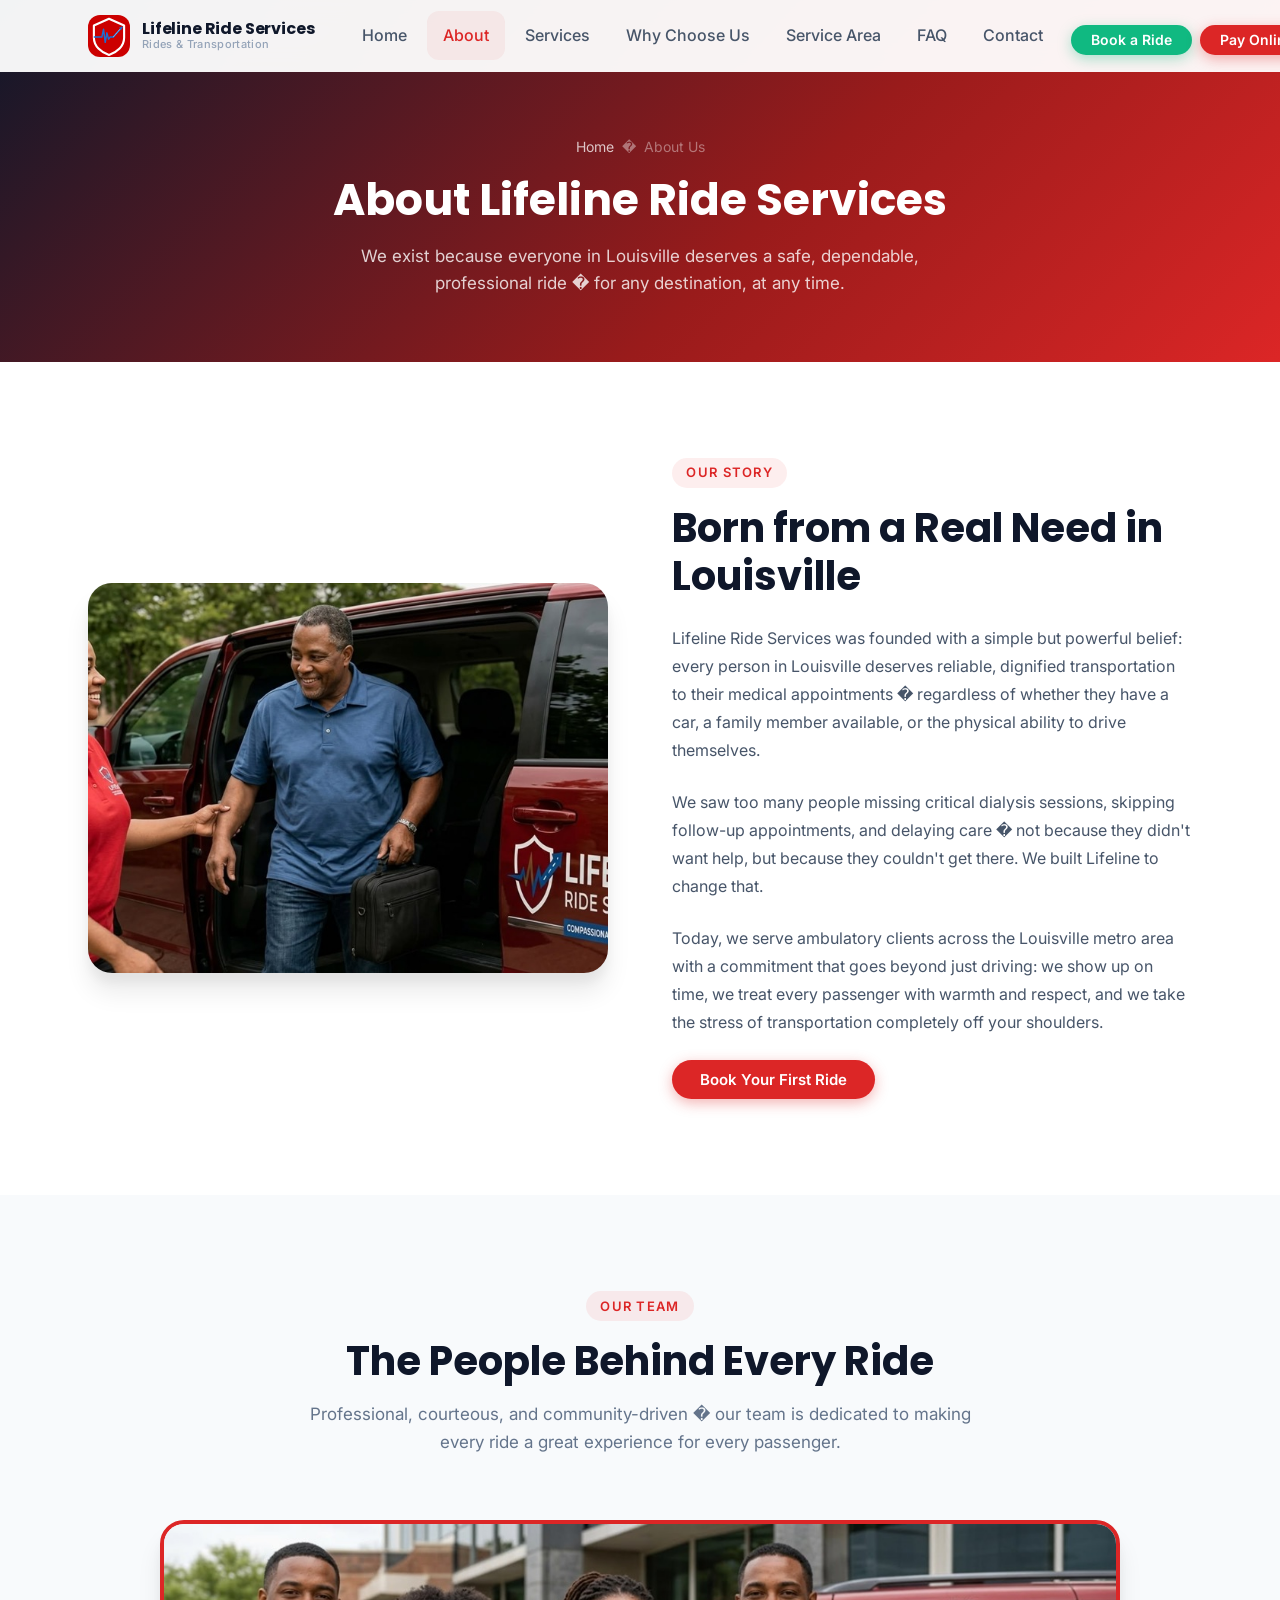
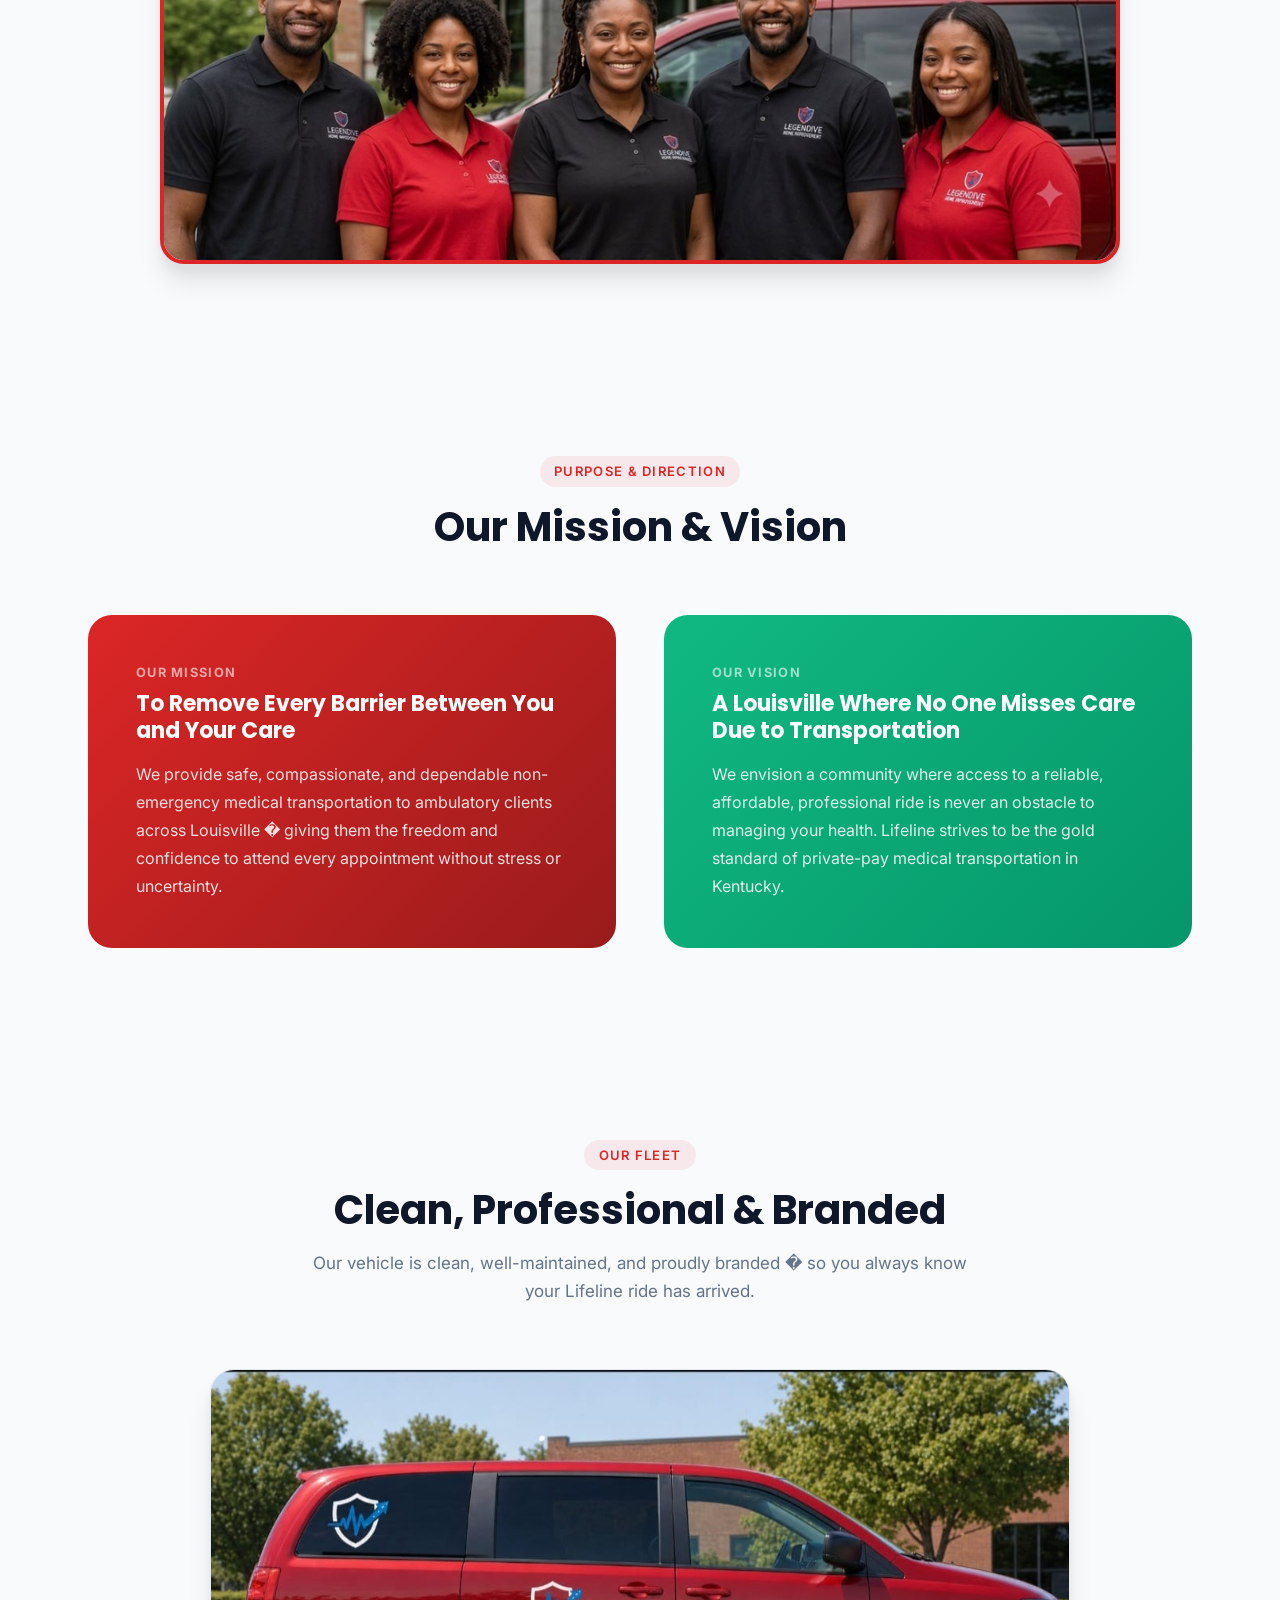
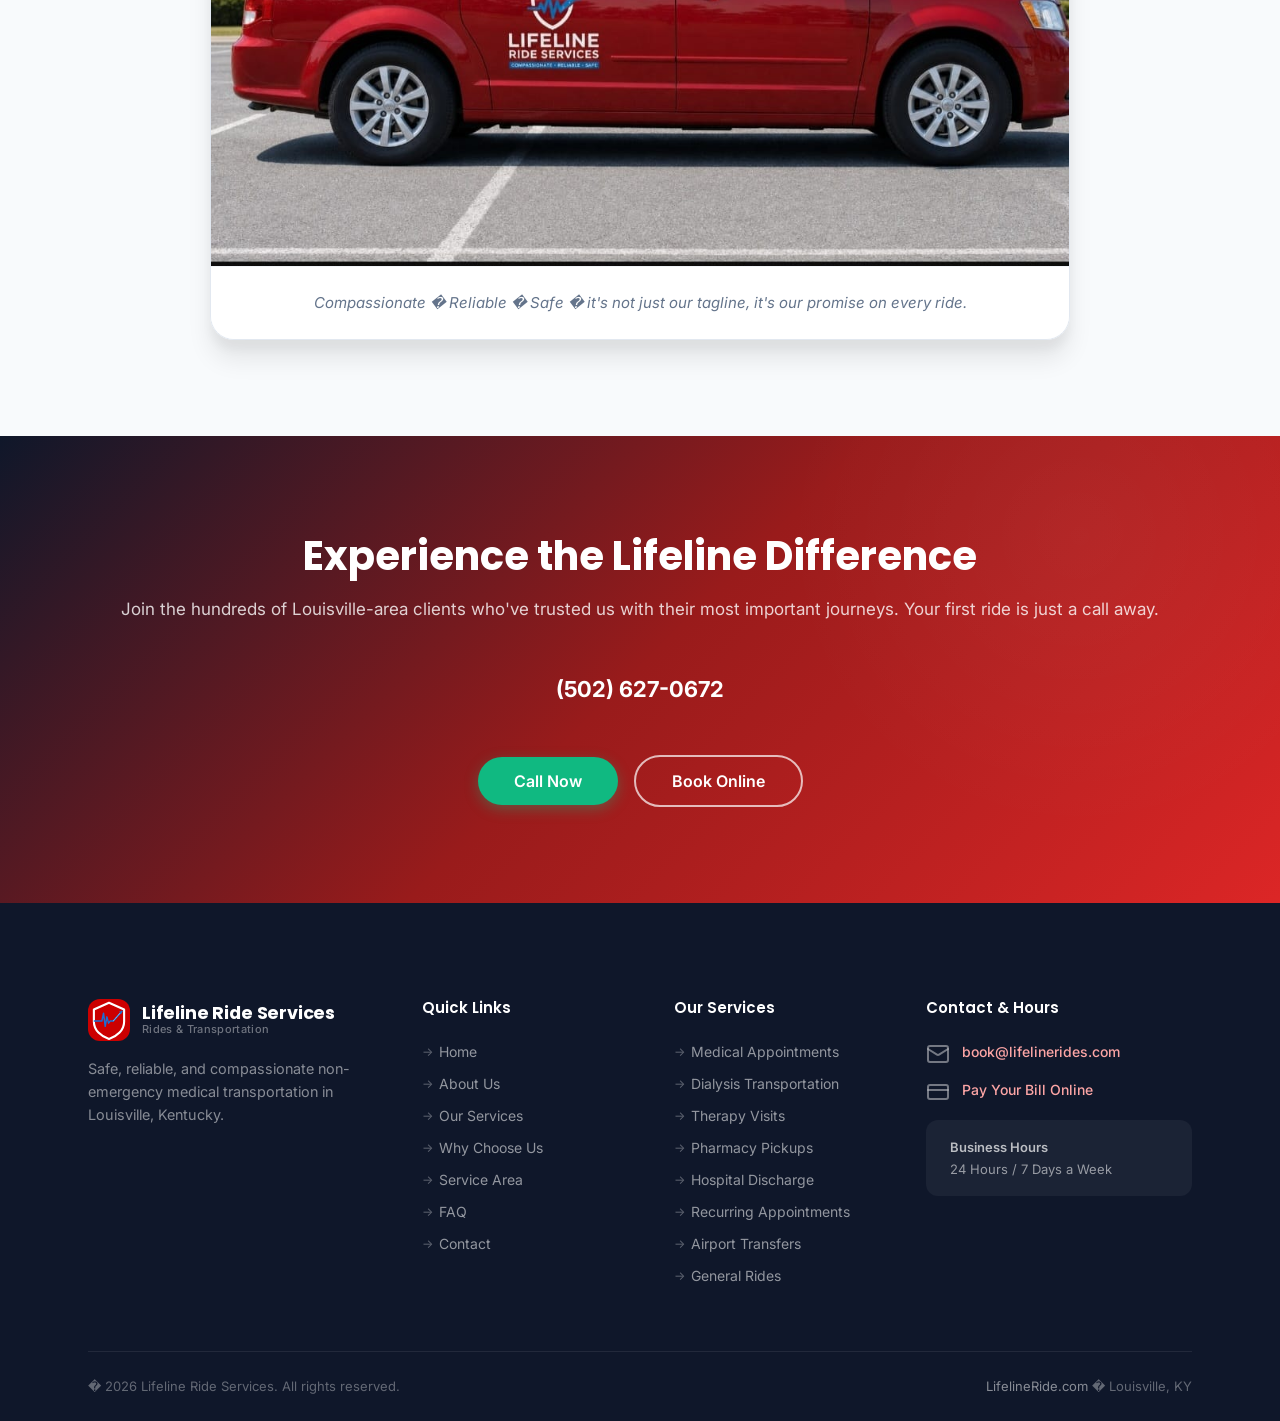
==== about.html @ 2a0317ef "Initial commit - Lifeline Ride Services website" ====
<!DOCTYPE html>
<html lang="en">

<head>
    <meta charset="UTF-8" />
    <meta name="viewport" content="width=device-width, initial-scale=1.0" />
    <title>About Us | Lifeline Ride Services � Louisville, KY</title>
    <meta name="description"
        content="Learn about Lifeline Ride Services � our story, mission, values, and the caring team behind Louisville's trusted non-emergency medical transportation provider." />
    <meta name="robots" content="index, follow" />
    <link rel="canonical" href="https://www.lifelineride.com/about.html" />
    <meta property="og:title" content="About Lifeline Ride Services | Louisville, KY" />
    <meta property="og:description"
        content="Compassionate, reliable NEMT in Louisville. Learn about our story and values." />
    <meta property="og:url" content="https://www.lifelineride.com/about.html" />
    <link rel="icon" type="image/svg+xml" href="logo.svg" />
    <link rel="preconnect" href="https://fonts.googleapis.com" />
    <link rel="preconnect" href="https://fonts.gstatic.com" crossorigin />
    <link
        href="https://fonts.googleapis.com/css2?family=Inter:wght@400;500;600;700&family=Poppins:wght@600;700;800&display=swap"
        rel="stylesheet" />
    <link rel="stylesheet" href="css/style.css" />
    <link rel="stylesheet" href="css/responsive.css" />
</head>

<body>

    <!-- NAVIGATION -->
    <header id="navbar" class="navbar" role="banner">
        <div class="container">
            <a href="index.html" class="nav-logo" aria-label="Lifeline Ride Services � Home">
                <div class="nav-logo-mark" aria-hidden="true"><img src="logo.svg"
                        alt="Lifeline Ride Services shield logo" width="42" height="42" /></div>
                <div class="nav-logo-text">
                    <span class="nav-logo-name">Lifeline Ride Services</span>
                    <span class="nav-logo-tag">Rides &amp; Transportation</span>
                </div>
            </a>
            <button class="nav-toggle" id="navToggle" aria-controls="navMenu" aria-expanded="false"
                aria-label="Toggle navigation menu">
                <span></span><span></span><span></span>
            </button>
            <nav id="navMenu" class="nav-menu" role="navigation" aria-label="Main navigation">
                <a href="index.html" class="nav-link">Home</a>
                <a href="about.html" class="nav-link active" aria-current="page">About</a>
                <a href="services.html" class="nav-link">Services</a>
                <a href="why-choose-us.html" class="nav-link">Why Choose Us</a>
                <a href="service-area.html" class="nav-link">Service Area</a>
                <a href="faq.html" class="nav-link">FAQ</a>
                <a href="contact.html" class="nav-link">Contact</a>
                <div class="nav-cta"><a href="contact.html" class="btn btn-green btn-sm">Book a Ride</a><a href="https://pay.lifelinerides.com" class="btn btn-primary btn-sm" target="_blank" rel="noopener">Pay Online</a></div>
            </nav>
        </div>
    </header>

    <!-- PAGE HERO -->
    <section class="page-hero" aria-label="About page header">
        <div class="container">
            <nav class="breadcrumb" aria-label="Breadcrumb">
                <a href="index.html">Home</a>
                <span aria-hidden="true">�</span>
                <span aria-current="page">About Us</span>
            </nav>
            <h1>About Lifeline Ride Services</h1>
            <p>We exist because everyone in Louisville deserves a safe, dependable, professional ride � for any
                destination, at any time.</p>
        </div>
    </section>

    <main id="main-content">

        <!-- OUR STORY -->
        <section class="section" aria-labelledby="story-heading">
            <div class="container">
                <div class="split-section">
                    <div class="split-image fade-in">
                        <img src="our-story.jpg"
                            alt="Lifeline Ride Services representing the Louisville community we proudly serve with compassionate transportation"
                            loading="lazy" />
                    </div>
                    <div class="split-content fade-up">
                        <span class="eyebrow">Our Story</span>
                        <h2 id="story-heading">Born from a Real Need in Louisville</h2>
                        <p>
                            Lifeline Ride Services was founded with a simple but powerful belief: every person in
                            Louisville deserves reliable, dignified transportation to their medical appointments �
                            regardless of whether they have a car, a family member available, or the physical ability to
                            drive themselves.
                        </p>
                        <p>
                            We saw too many people missing critical dialysis sessions, skipping follow-up appointments,
                            and delaying care � not because they didn't want help, but because they couldn't get there.
                            We built Lifeline to change that.
                        </p>
                        <p>
                            Today, we serve ambulatory clients across the Louisville metro area with a commitment that
                            goes beyond just driving: we show up on time, we treat every passenger with warmth and
                            respect, and we take the stress of transportation completely off your shoulders.
                        </p>
                        <a href="contact.html" class="btn btn-primary">Book Your First Ride</a>
                    </div>
                </div>
            </div>
        </section>

        <!-- MISSION & VISION -->

        <!-- OUR TEAM PHOTO -->
        <section class="section bg-gray" aria-labelledby="team-photo-heading">
            <div class="container">
                <div class="section-header fade-up">
                    <span class="eyebrow">Our Team</span>
                    <h2 id="team-photo-heading">The People Behind Every Ride</h2>
                    <p>Professional, courteous, and community-driven � our team is dedicated to making every ride a
                        great experience for every passenger.</p>
                </div>
                <div class="team-photo-wrap fade-up">
                    <img src="team-new.jpg"
                        alt="Lifeline Ride Services professional team � Black men and women in company uniforms standing in front of the Lifeline van, ready to serve Louisville"
                        loading="lazy" />
                </div>
            </div>
        </section>
        <section class="section bg-gray" aria-labelledby="mission-heading">
            <div class="container">
                <div class="section-header fade-up">
                    <span class="eyebrow">Purpose &amp; Direction</span>
                    <h2 id="mission-heading">Our Mission &amp; Vision</h2>
                </div>
                <div class="mission-vision-grid fade-up">
                    <div class="mission-card blue">
                        <div class="mission-label">Our Mission</div>
                        <h3>To Remove Every Barrier Between You and Your Care</h3>
                        <p>We provide safe, compassionate, and dependable non-emergency medical transportation to
                            ambulatory clients across Louisville � giving them the freedom and confidence to attend
                            every appointment without stress or uncertainty.</p>
                    </div>
                    <div class="mission-card green">
                        <div class="mission-label">Our Vision</div>
                        <h3>A Louisville Where No One Misses Care Due to Transportation</h3>
                        <p>We envision a community where access to a reliable, affordable, professional ride is never an
                            obstacle to managing your health. Lifeline strives to be the gold standard of private-pay
                            medical transportation in Kentucky.</p>
                    </div>
                </div>
            </div>
        </section>

        <!-- CTA -->
        <!-- OUR VEHICLE -->
        <section class="section bg-gray" aria-labelledby="vehicle-heading">
            <div class="container">
                <div class="section-header fade-up">
                    <span class="eyebrow">Our Fleet</span>
                    <h2 id="vehicle-heading">Clean, Professional &amp; Branded</h2>
                    <p>Our vehicle is clean, well-maintained, and proudly branded � so you always know your Lifeline
                        ride has arrived.</p>
                </div>
                <div class="van-showcase fade-up">
                    <img src="van.jpg"
                        alt="Lifeline Ride Services branded red minivan with company logo, parked and ready for service in Louisville, KY"
                        loading="lazy" />
                    <p class="van-caption">Compassionate � Reliable � Safe � it's not just our tagline, it's our promise
                        on every ride.</p>
                </div>
            </div>
        </section>

        <section class="cta-section" aria-labelledby="about-cta-heading">
            <div class="container">
                <div class="fade-up">
                    <h2 id="about-cta-heading">Experience the Lifeline Difference</h2>
                    <p>Join the hundreds of Louisville-area clients who've trusted us with their most important
                        journeys. Your first ride is just a call away.</p>
                    <a href="tel:+15026270672" class="cta-phone" aria-label="Call (502) 627-0672">(502) 627-0672</a>
                    <div class="cta-actions">
                        <a href="tel:+15026270672" class="btn btn-green btn-lg">Call Now</a>
                        <a href="contact.html" class="btn btn-outline btn-lg">Book Online</a>
                    </div>
                </div>
            </div>
        </section>

    </main>

    <!-- FOOTER -->
    <footer class="footer" role="contentinfo">
        <div class="container">
            <div class="footer-grid">
                <div class="footer-brand">
                    <a href="index.html" class="nav-logo" aria-label="Lifeline Ride Services">
                        <div class="nav-logo-mark" aria-hidden="true"><img src="logo.svg"
                                alt="Lifeline Ride Services shield logo" width="42" height="42" /></div>
                        <div class="nav-logo-text">
                            <span class="nav-logo-name">Lifeline Ride Services</span>
                            <span class="nav-logo-tag">Rides &amp; Transportation</span>
                        </div>
                    </a>
                    <p class="footer-tagline">Safe, reliable, and compassionate non-emergency medical transportation in
                        Louisville, Kentucky.</p>
                </div>
                <div class="footer-col">
                    <h4>Quick Links</h4>
                    <nav class="footer-links" aria-label="Footer navigation">
                        <a href="index.html">Home</a>
                        <a href="about.html">About Us</a>
                        <a href="services.html">Our Services</a>
                        <a href="why-choose-us.html">Why Choose Us</a>
                        <a href="service-area.html">Service Area</a>
                        <a href="faq.html">FAQ</a>
                        <a href="contact.html">Contact</a>
                    </nav>
                </div>
                <div class="footer-col">
                    <h4>Our Services</h4>
                    <nav class="footer-links" aria-label="Services navigation">
                        <a href="services.html#medical">Medical Appointments</a>
                        <a href="services.html#dialysis">Dialysis Transportation</a>
                        <a href="services.html#therapy">Therapy Visits</a>
                        <a href="services.html#pharmacy">Pharmacy Pickups</a>
                        <a href="services.html#discharge">Hospital Discharge</a>
                        <a href="services.html#recurring">Recurring Appointments</a>
                        <a href="services.html#airport">Airport Transfers</a>
                        <a href="services.html#general">General Rides</a>
                    </nav>
                </div>
                <div class="footer-col">
                    <h4>Contact &amp; Hours</h4>
                    <div class="footer-contact-item"><span class="footer-contact-icon" aria-hidden="true"><svg xmlns="http://www.w3.org/2000/svg" width="24" height="24" viewBox="0 0 24 24" fill="none" stroke="currentColor" stroke-width="2" stroke-linecap="round" stroke-linejoin="round"><rect width="20" height="16" x="2" y="4" rx="2" /><path d="m22 7-8.97 5.7a1.94 1.94 0 0 1-2.06 0L2 7" /></svg></span><span><a href="mailto:book@lifelinerides.com">book@lifelinerides.com</a></span></div><div class="footer-contact-item"><span class="footer-contact-icon" aria-hidden="true"><svg xmlns="http://www.w3.org/2000/svg" width="24" height="24" viewBox="0 0 24 24" fill="none" stroke="currentColor" stroke-width="2" stroke-linecap="round" stroke-linejoin="round"><rect x="2" y="5" width="20" height="14" rx="2" /><line x1="2" y1="10" x2="22" y2="10" /></svg></span><span><a href="https://pay.lifelinerides.com" target="_blank" rel="noopener">Pay Your Bill Online</a></span></div><div class="footer-hours">
                        <strong style="color:rgba(255,255,255,.7);">Business Hours</strong><br />
                        24 Hours / 7 Days a Week
                    </div>
                </div>
            </div>
            <div class="footer-bottom">
                <span>� 2026 Lifeline Ride Services. All rights reserved.</span>
                <span><a href="https://www.lifelineride.com">LifelineRide.com</a> � Louisville, KY</span>
            </div>
        </div>
    </footer>

    <button class="back-to-top" id="backToTop" aria-label="Back to top">?</button>
    <script src="js/main.js"></script>
</body>

</html>
---- css/style.css ----
﻿/* ============================================================
   Lifeline Ride Services — Main Stylesheet
   Premium Non-Emergency Medical Transportation Website
   ============================================================ */

/* ── CSS Custom Properties ── */
:root {
    --color-primary: #DC2626;
    --color-primary-dark: #991B1B;
    --color-primary-light: #EF4444;
    --color-green: #10B981;
    --color-green-dark: #059669;
    --color-white: #FFFFFF;
    --color-gray-50: #F8FAFC;
    --color-gray-100: #F1F5F9;
    --color-gray-200: #E2E8F0;
    --color-gray-300: #CBD5E1;
    --color-gray-400: #94A3B8;
    --color-gray-500: #64748B;
    --color-gray-600: #475569;
    --color-gray-700: #334155;
    --color-gray-800: #1E293B;
    --color-navy: #0F172A;
    --color-text: #1E293B;
    --color-text-light: #64748B;

    --font-body: 'Inter', sans-serif;
    --font-heading: 'Poppins', sans-serif;

    --spacing-xs: 0.5rem;
    --spacing-sm: 1rem;
    --spacing-md: 1.5rem;
    --spacing-lg: 2rem;
    --spacing-xl: 3rem;
    --spacing-2xl: 4rem;
    --spacing-3xl: 6rem;

    --radius-sm: 0.375rem;
    --radius-md: 0.75rem;
    --radius-lg: 1rem;
    --radius-xl: 1.5rem;
    --radius-full: 9999px;

    --shadow-sm: 0 1px 3px rgba(0, 0, 0, .08), 0 1px 2px rgba(0, 0, 0, .06);
    --shadow-md: 0 4px 6px rgba(0, 0, 0, .07), 0 2px 4px rgba(0, 0, 0, .06);
    --shadow-lg: 0 10px 15px rgba(0, 0, 0, .07), 0 4px 6px rgba(0, 0, 0, .05);
    --shadow-xl: 0 20px 25px rgba(0, 0, 0, .08), 0 10px 10px rgba(0, 0, 0, .04);
    --shadow-card: 0 2px 20px rgba(220, 38, 38, .08);

    --transition: 0.3s ease;
    --transition-fast: 0.15s ease;

    --nav-height: 72px;
    --container-max: 1200px;
}

/* ── Reset & Base ── */
*,
*::before,
*::after {
    box-sizing: border-box;
    margin: 0;
    padding: 0;
}

html {
    scroll-behavior: smooth;
    font-size: 16px;
    -webkit-text-size-adjust: 100%;
}

body {
    font-family: var(--font-body);
    color: var(--color-text);
    background: var(--color-white);
    line-height: 1.6;
    overflow-x: hidden;
}

img {
    max-width: 100%;
    height: auto;
    display: block;
}

a {
    color: var(--color-primary);
    text-decoration: none;
    transition: color var(--transition-fast);
}

a:hover {
    color: var(--color-primary-dark);
}

a:focus-visible {
    outline: 2px solid var(--color-primary);
    outline-offset: 3px;
    border-radius: var(--radius-sm);
}

ul {
    list-style: none;
}

button,
input,
select,
textarea {
    font-family: var(--font-body);
    font-size: 1rem;
}

button {
    cursor: pointer;
    border: none;
    background: none;
}

/* ── Typography ── */
h1,
h2,
h3,
h4,
h5,
h6 {
    font-family: var(--font-heading);
    font-weight: 700;
    line-height: 1.2;
    color: var(--color-navy);
}

h1 {
    font-size: clamp(2rem, 5vw, 3.5rem);
}

h2 {
    font-size: clamp(1.6rem, 3.5vw, 2.5rem);
}

h3 {
    font-size: clamp(1.2rem, 2.5vw, 1.5rem);
}

h4 {
    font-size: 1.125rem;
}

p {
    margin-bottom: 1rem;
    color: var(--color-gray-600);
}

p:last-child {
    margin-bottom: 0;
}

strong {
    font-weight: 600;
    color: var(--color-text);
}

/* ── Utility Classes ── */
.container {
    width: 100%;
    max-width: var(--container-max);
    margin: 0 auto;
    padding: 0 var(--spacing-lg);
}

.section {
    padding: var(--spacing-3xl) 0;
}

.section-sm {
    padding: var(--spacing-2xl) 0;
}

.section-header {
    text-align: center;
    max-width: 680px;
    margin: 0 auto var(--spacing-2xl);
}

.section-header .eyebrow {
    display: inline-block;
    font-size: 0.8125rem;
    font-weight: 600;
    letter-spacing: 0.1em;
    text-transform: uppercase;
    color: var(--color-primary);
    background: rgba(220, 38, 38, .08);
    padding: 0.3rem 0.9rem;
    border-radius: var(--radius-full);
    margin-bottom: var(--spacing-sm);
}

.section-header h2 {
    margin-bottom: var(--spacing-sm);
}

.section-header p {
    font-size: 1.0625rem;
    color: var(--color-gray-500);
}

.bg-gray {
    background: var(--color-gray-50);
}

.bg-navy {
    background: var(--color-navy);
}

.bg-primary {
    background: var(--color-primary);
}

.text-center {
    text-align: center;
}

.text-white {
    color: var(--color-white) !important;
}

/* ── Buttons ── */
.btn {
    display: inline-flex;
    align-items: center;
    gap: 0.5rem;
    padding: 0.75rem 1.75rem;
    border-radius: var(--radius-full);
    font-weight: 600;
    font-size: 0.9375rem;
    transition: all var(--transition);
    line-height: 1;
    white-space: nowrap;
    text-decoration: none;
}

.btn:focus-visible {
    outline: 2px solid var(--color-primary);
    outline-offset: 3px;
}

.btn-primary {
    background: var(--color-primary);
    color: var(--color-white);
    box-shadow: 0 4px 14px rgba(220, 38, 38, .35);
}

.btn-primary:hover {
    background: var(--color-primary-dark);
    color: var(--color-white);
    box-shadow: 0 6px 20px rgba(220, 38, 38, .45);
    transform: translateY(-1px);
}

.btn-green {
    background: var(--color-green);
    color: var(--color-white);
    box-shadow: 0 4px 14px rgba(16, 185, 129, .35);
}

.btn-green:hover {
    background: var(--color-green-dark);
    color: var(--color-white);
    box-shadow: 0 6px 20px rgba(16, 185, 129, .45);
    transform: translateY(-1px);
}

.btn-outline {
    background: transparent;
    color: var(--color-white);
    border: 2px solid rgba(255, 255, 255, .7);
}

.btn-outline:hover {
    background: rgba(255, 255, 255, .12);
    border-color: var(--color-white);
    color: var(--color-white);
}

.btn-outline-primary {
    background: transparent;
    color: var(--color-primary);
    border: 2px solid var(--color-primary);
}

.btn-outline-primary:hover {
    background: var(--color-primary);
    color: var(--color-white);
}

.btn-lg {
    padding: 1rem 2.25rem;
    font-size: 1rem;
}

.btn-sm {
    padding: 0.5rem 1.25rem;
    font-size: 0.875rem;
}

/* ── Navigation ── */
.navbar {
    position: fixed;
    top: 0;
    left: 0;
    right: 0;
    z-index: 1000;
    height: var(--nav-height);
    background: rgba(255, 255, 255, .95);
    -webkit-backdrop-filter: blur(12px);
    backdrop-filter: blur(12px);
    border-bottom: 1px solid transparent;
    transition: all var(--transition);
}

.navbar.scrolled {
    border-bottom-color: var(--color-gray-200);
    box-shadow: 0 2px 20px rgba(0, 0, 0, .08);
}

.navbar .container {
    height: 100%;
    display: flex;
    align-items: center;
    justify-content: space-between;
    gap: var(--spacing-lg);
}

/* Logo */
.nav-logo {
    display: flex;
    align-items: center;
    gap: 0.75rem;
    text-decoration: none;
    flex-shrink: 0;
}

.nav-logo-mark {
    width: 42px;
    height: 42px;
    background: transparent;
    border-radius: var(--radius-md);
    display: flex;
    align-items: center;
    justify-content: center;
    flex-shrink: 0;
    overflow: hidden;
}

.nav-logo-mark img {
    width: 42px;
    height: 42px;
    object-fit: contain;
    display: block;
}

.nav-logo-text {
    display: flex;
    flex-direction: column;
    line-height: 1.15;
}

.nav-logo-name {
    font-family: var(--font-heading);
    font-weight: 700;
    font-size: 1rem;
    color: var(--color-navy);
    letter-spacing: -0.01em;
}

.nav-logo-tag {
    font-size: 0.6875rem;
    font-weight: 500;
    color: var(--color-gray-400);
    letter-spacing: 0.03em;
}

/* Nav Links */
.nav-menu {
    display: flex;
    align-items: center;
    gap: 0.25rem;
}

.nav-link {
    font-size: 0.9rem;
    font-weight: 500;
    color: var(--color-gray-600);
    padding: 0.5rem 0.75rem;
    border-radius: var(--radius-sm);
    transition: all var(--transition-fast);
    white-space: nowrap;
}

.nav-link:hover,
.nav-link.active {
    color: var(--color-primary);
    background: rgba(220, 38, 38, .06);
}

.nav-cta {
    margin-left: 0.5rem;
    display: flex;
    align-items: center;
    gap: 0.5rem;
}

.nav-cta .btn {
    font-size: 0.875rem;
    padding: 0.5rem 1.25rem;
    white-space: nowrap;
}

/* Hamburger */
.nav-toggle {
    display: none;
    flex-direction: column;
    justify-content: center;
    align-items: center;
    gap: 5px;
    width: 42px;
    height: 42px;
    border-radius: var(--radius-sm);
    padding: 8px;
    transition: background var(--transition-fast);
}

.nav-toggle:hover {
    background: var(--color-gray-100);
}

.nav-toggle span {
    display: block;
    width: 22px;
    height: 2px;
    background: var(--color-navy);
    border-radius: 2px;
    transition: all var(--transition);
}

.nav-toggle.open span:nth-child(1) {
    transform: translateY(7px) rotate(45deg);
}

.nav-toggle.open span:nth-child(2) {
    opacity: 0;
    transform: scaleX(0);
}

.nav-toggle.open span:nth-child(3) {
    transform: translateY(-7px) rotate(-45deg);
}

/* ── Hero Section ── */
.hero {
    position: relative;
    min-height: 100vh;
    display: flex;
    align-items: center;
    padding-top: var(--nav-height);
    overflow: hidden;
}

.hero-bg {
    position: absolute;
    inset: 0;
    background: linear-gradient(135deg, rgba(15, 23, 42, .88) 0%, rgba(153, 27, 27, .82) 60%, rgba(220, 38, 38, .70) 100%);
    z-index: 1;
}

.hero-bg-image {
    position: absolute;
    inset: 0;
    width: 100%;
    height: 100%;
    object-fit: cover;
    object-position: center top;
    z-index: 0;
}

.hero .container {
    position: relative;
    z-index: 2;
    padding-top: var(--spacing-2xl);
    padding-bottom: var(--spacing-2xl);
}

.hero-badge {
    display: inline-flex;
    align-items: center;
    gap: 0.5rem;
    background: rgba(255, 255, 255, .12);
    border: 1px solid rgba(255, 255, 255, .25);
    backdrop-filter: blur(8px);
    padding: 0.45rem 1.1rem;
    border-radius: var(--radius-full);
    font-size: 0.8125rem;
    font-weight: 600;
    color: rgba(255, 255, 255, .95);
    letter-spacing: 0.04em;
    text-transform: uppercase;
    margin-bottom: var(--spacing-md);
}

.hero-badge::before {
    content: '';
    width: 8px;
    height: 8px;
    background: var(--color-green);
    border-radius: 50%;
    animation: pulse 2s infinite;
}

@keyframes pulse {

    0%,
    100% {
        opacity: 1;
        transform: scale(1);
    }

    50% {
        opacity: 0.6;
        transform: scale(1.3);
    }
}

.hero-content {
    max-width: 740px;
}

.hero-title {
    font-size: clamp(2.25rem, 5.5vw, 3.75rem);
    font-weight: 800;
    color: var(--color-white);
    line-height: 1.1;
    letter-spacing: -0.02em;
    margin-bottom: var(--spacing-md);
}

.hero-title span {
    color: #FCA5A5;
}

.hero-subtitle {
    font-size: clamp(1rem, 2vw, 1.1875rem);
    color: rgba(255, 255, 255, .85);
    max-width: 580px;
    line-height: 1.7;
    margin-bottom: var(--spacing-xl);
}

.hero-actions {
    display: flex;
    flex-wrap: wrap;
    gap: var(--spacing-sm);
    margin-bottom: var(--spacing-xl);
}

.hero-trust {
    display: flex;
    flex-wrap: wrap;
    gap: var(--spacing-md);
    align-items: center;
}

.hero-trust-item {
    display: flex;
    align-items: center;
    gap: 0.4rem;
    font-size: 0.9rem;
    font-weight: 500;
    color: rgba(255, 255, 255, .9);
}

.hero-trust-item::before {
    content: '✓';
    width: 20px;
    height: 20px;
    background: var(--color-green);
    border-radius: 50%;
    display: flex;
    align-items: center;
    justify-content: center;
    font-size: 0.7rem;
    color: white;
    flex-shrink: 0;
}

/* Page Hero (inner pages) */
.page-hero {
    background: linear-gradient(135deg, var(--color-navy) 0%, var(--color-primary-dark) 60%, var(--color-primary) 100%);
    padding: calc(var(--nav-height) + var(--spacing-2xl)) 0 var(--spacing-2xl);
    text-align: center;
}

.page-hero h1 {
    color: var(--color-white);
    margin-bottom: var(--spacing-sm);
    font-size: clamp(1.75rem, 4vw, 2.75rem);
}

.page-hero p {
    color: rgba(255, 255, 255, .8);
    max-width: 560px;
    margin: 0 auto;
    font-size: 1.0625rem;
}

.breadcrumb {
    display: flex;
    align-items: center;
    justify-content: center;
    gap: 0.5rem;
    font-size: 0.875rem;
    color: rgba(255, 255, 255, .65);
    margin-bottom: var(--spacing-sm);
}

.breadcrumb a {
    color: rgba(255, 255, 255, .75);
}

.breadcrumb a:hover {
    color: white;
}

.breadcrumb span {
    color: rgba(255, 255, 255, .4);
}

/* ── Trust / Stats Bar ── */
.stats-bar {
    background: var(--color-white);
    border-bottom: 1px solid var(--color-gray-200);
    padding: var(--spacing-lg) 0;
    box-shadow: var(--shadow-sm);
}

.stats-bar .container {
    display: grid;
    grid-template-columns: repeat(4, 1fr);
    gap: var(--spacing-lg);
}

.stat-item {
    display: flex;
    flex-direction: column;
    align-items: center;
    text-align: center;
    gap: 0.25rem;
    padding: var(--spacing-sm) 0;
    border-right: 1px solid var(--color-gray-200);
}

.stat-item:last-child {
    border-right: none;
}

.stat-number {
    font-family: var(--font-heading);
    font-size: 2rem;
    font-weight: 800;
    color: var(--color-primary);
    line-height: 1;
}

.stat-label {
    font-size: 0.8125rem;
    font-weight: 600;
    color: var(--color-gray-500);
    letter-spacing: 0.02em;
}

/* ── Promotional Banner ── */
.promo-banner-section {
    padding: 0;
    background: var(--color-gray-50);
}

.promo-banner-wrap {
    width: 100%;
    max-width: 1400px;
    margin: 0 auto;
    overflow: hidden;
}

.promo-banner-wrap img {
    width: 100%;
    height: auto;
    display: block;
    object-fit: cover;
}

/* ── Cards ── */
.card {
    background: var(--color-white);
    border-radius: var(--radius-xl);
    padding: var(--spacing-xl);
    box-shadow: var(--shadow-card);
    border: 1px solid var(--color-gray-100);
    transition: all var(--transition);
}

.card:hover {
    transform: translateY(-4px);
    box-shadow: var(--shadow-xl);
    border-color: rgba(220, 38, 38, .15);
}

/* Service Cards */
.services-grid {
    display: grid;
    grid-template-columns: repeat(3, 1fr);
    gap: var(--spacing-lg);
}

.service-card {
    background: var(--color-white);
    border-radius: var(--radius-xl);
    padding: var(--spacing-xl) var(--spacing-lg);
    box-shadow: var(--shadow-card);
    border: 1px solid var(--color-gray-100);
    transition: all var(--transition);
    display: flex;
    flex-direction: column;
}

.service-card:hover {
    transform: translateY(-5px);
    box-shadow: 0 20px 40px rgba(220, 38, 38, .12);
    border-color: rgba(220, 38, 38, .2);
}

.service-icon {
    width: 60px;
    height: 60px;
    background: linear-gradient(135deg, rgba(220, 38, 38, .1), rgba(220, 38, 38, .05));
    border-radius: var(--radius-lg);
    display: flex;
    align-items: center;
    justify-content: center;
    margin-bottom: var(--spacing-md);
    flex-shrink: 0;
    color: var(--color-primary);
}

.service-card h3 {
    font-size: 1.125rem;
    margin-bottom: 0.5rem;
    color: var(--color-navy);
}

.service-card p {
    font-size: 0.9375rem;
    color: var(--color-gray-500);
    flex: 1;
    margin-bottom: var(--spacing-md);
}

.service-card .card-link {
    font-size: 0.875rem;
    font-weight: 600;
    color: var(--color-primary);
    display: inline-flex;
    align-items: center;
    gap: 0.3rem;
    transition: gap var(--transition-fast);
    margin-top: auto;
}

.service-card .card-link:hover {
    gap: 0.6rem;
}

/* Feature / Why-Choose Cards */
.features-grid {
    display: grid;
    grid-template-columns: repeat(3, 1fr);
    gap: var(--spacing-lg);
}

.feature-card {
    background: var(--color-white);
    border-radius: var(--radius-xl);
    padding: var(--spacing-xl);
    box-shadow: var(--shadow-card);
    border: 1px solid var(--color-gray-100);
    transition: all var(--transition);
    text-align: center;
}

.feature-card:hover {
    transform: translateY(-4px);
    box-shadow: var(--shadow-xl);
}

.feature-icon {
    width: 70px;
    height: 70px;
    background: linear-gradient(135deg, var(--color-primary), var(--color-primary-dark));
    border-radius: var(--radius-lg);
    display: flex;
    align-items: center;
    justify-content: center;
    margin: 0 auto var(--spacing-md);
    box-shadow: 0 8px 20px rgba(220, 38, 38, .25);
    color: white;
}

.feature-card h3 {
    margin-bottom: 0.5rem;
    font-size: 1.1rem;
}

.feature-card p {
    font-size: 0.9375rem;
    color: var(--color-gray-500);
}

/* ── About / Split Sections ── */
.split-section {
    display: grid;
    grid-template-columns: 1fr 1fr;
    gap: var(--spacing-3xl);
    align-items: center;
}

.split-image {
    border-radius: var(--radius-xl);
    overflow: hidden;
    box-shadow: var(--shadow-xl);
    position: relative;
    min-height: 380px;
    background: var(--color-gray-100);
}

.split-image img {
    width: 100%;
    height: 100%;
    min-height: 380px;
    display: block;
    object-fit: cover;
    object-position: center top;
}

.split-content .eyebrow {
    display: inline-block;
    font-size: 0.8125rem;
    font-weight: 600;
    letter-spacing: 0.1em;
    text-transform: uppercase;
    color: var(--color-primary);
    background: rgba(220, 38, 38, .08);
    padding: 0.3rem 0.9rem;
    border-radius: var(--radius-full);
    margin-bottom: var(--spacing-sm);
}

.split-content h2 {
    margin-bottom: var(--spacing-md);
}

.split-content p {
    margin-bottom: var(--spacing-md);
    line-height: 1.75;
}

.check-list {
    display: flex;
    flex-direction: column;
    gap: 0.75rem;
    margin-bottom: var(--spacing-xl);
}

.check-list li {
    display: flex;
    align-items: flex-start;
    gap: 0.75rem;
    font-size: 0.9375rem;
    font-weight: 500;
    color: var(--color-gray-700);
}

.check-list li::before {
    content: '✓';
    width: 22px;
    height: 22px;
    background: var(--color-green);
    border-radius: 50%;
    display: flex;
    align-items: center;
    justify-content: center;
    font-size: 0.7rem;
    color: white;
    flex-shrink: 0;
    margin-top: 1px;
    font-weight: 700;
}

/* ── How It Works ── */
.steps-grid {
    display: grid;
    grid-template-columns: repeat(3, 1fr);
    gap: var(--spacing-xl);
    position: relative;
}

.steps-grid::before {
    content: '';
    position: absolute;
    top: 38px;
    left: calc(16.667% + 38px);
    right: calc(16.667% + 38px);
    height: 2px;
    background: linear-gradient(90deg, var(--color-primary) 0%, var(--color-green) 100%);
    z-index: 0;
}

.step-item {
    text-align: center;
    position: relative;
    z-index: 1;
}

.step-number {
    width: 76px;
    height: 76px;
    background: linear-gradient(135deg, var(--color-primary), var(--color-primary-dark));
    border-radius: 50%;
    display: flex;
    align-items: center;
    justify-content: center;
    font-family: var(--font-heading);
    font-size: 1.75rem;
    font-weight: 800;
    color: white;
    margin: 0 auto var(--spacing-md);
    box-shadow: 0 8px 24px rgba(220, 38, 38, .30);
    position: relative;
}

.step-item h3 {
    margin-bottom: 0.5rem;
    font-size: 1.1rem;
}

.step-item p {
    font-size: 0.9375rem;
    color: var(--color-gray-500);
}

/* ── Testimonials ── */
.testimonials-grid {
    display: grid;
    grid-template-columns: repeat(3, 1fr);
    gap: var(--spacing-lg);
}

.testimonial-card {
    background: var(--color-white);
    border-radius: var(--radius-xl);
    padding: var(--spacing-xl);
    box-shadow: var(--shadow-card);
    border: 1px solid var(--color-gray-100);
    transition: all var(--transition);
    display: flex;
    flex-direction: column;
    gap: var(--spacing-md);
}

.testimonial-card:hover {
    transform: translateY(-4px);
    box-shadow: var(--shadow-xl);
}

.stars {
    color: #FBBF24;
    font-size: 1.1rem;
    letter-spacing: 2px;
}

.testimonial-text {
    font-size: 0.9375rem;
    color: var(--color-gray-600);
    line-height: 1.75;
    font-style: italic;
    flex: 1;
}

.testimonial-author {
    display: flex;
    align-items: center;
    gap: var(--spacing-sm);
}

.author-avatar {
    width: 48px;
    height: 48px;
    border-radius: 50%;
    background: linear-gradient(135deg, var(--color-primary-light), var(--color-primary-dark));
    display: flex;
    align-items: center;
    justify-content: center;
    font-family: var(--font-heading);
    font-weight: 700;
    font-size: 1.125rem;
    color: white;
    flex-shrink: 0;
    overflow: hidden;
}

.author-avatar img {
    width: 100%;
    height: 100%;
    object-fit: cover;
}

.author-name {
    font-weight: 700;
    font-size: 0.9375rem;
    color: var(--color-navy);
}

.author-detail {
    font-size: 0.8125rem;
    color: var(--color-gray-400);
}

/* ── Service Area ── */
.areas-grid {
    display: grid;
    grid-template-columns: repeat(4, 1fr);
    gap: var(--spacing-sm);
    margin-top: var(--spacing-xl);
}

.area-pill {
    background: var(--color-white);
    border: 1px solid var(--color-gray-200);
    border-radius: var(--radius-full);
    padding: 0.6rem 1.1rem;
    font-size: 0.875rem;
    font-weight: 500;
    color: var(--color-gray-700);
    text-align: center;
    transition: all var(--transition-fast);
}

.areas-grid--two {
    grid-template-columns: repeat(2, 1fr);
    max-width: 600px;
    margin-left: auto;
    margin-right: auto;
}

.area-pill--large {
    font-size: 1.125rem;
    font-weight: 700;
    padding: 1rem 2rem;
    color: var(--color-primary);
    border-color: var(--color-primary);
    background: rgba(220, 38, 38, .04);
}

.area-pill--large:hover {
    background: var(--color-primary);
    color: white;
}

.map-placeholder {
    width: 100%;
    min-height: 360px;
    background: linear-gradient(135deg, var(--color-gray-100) 0%, var(--color-gray-200) 100%);
    border-radius: var(--radius-xl);
    display: flex;
    flex-direction: column;
    align-items: center;
    justify-content: center;
    gap: var(--spacing-sm);
    border: 2px dashed var(--color-gray-300);
    margin-top: var(--spacing-xl);
}

.map-placeholder .map-icon {
    font-size: 3.5rem;
    opacity: 0.5;
}

.map-placeholder h3 {
    font-size: 1.25rem;
    color: var(--color-gray-500);
}

.map-placeholder p {
    font-size: 0.9375rem;
    color: var(--color-gray-400);
}

/* ── FAQ Accordion ── */
.faq-list {
    display: flex;
    flex-direction: column;
    gap: 0.75rem;
}

.faq-item {
    background: var(--color-white);
    border: 1px solid var(--color-gray-200);
    border-radius: var(--radius-lg);
    overflow: hidden;
    transition: border-color var(--transition-fast);
}

.faq-item.open {
    border-color: var(--color-primary);
    box-shadow: 0 0 0 3px rgba(220, 38, 38, .08);
}

.faq-question {
    width: 100%;
    padding: var(--spacing-md) var(--spacing-lg);
    display: flex;
    align-items: center;
    justify-content: space-between;
    gap: var(--spacing-md);
    font-family: var(--font-body);
    font-size: 1rem;
    font-weight: 600;
    color: var(--color-navy);
    text-align: left;
    background: none;
    border: none;
    cursor: pointer;
    transition: background var(--transition-fast);
}

.faq-question:hover {
    background: var(--color-gray-50);
}

.faq-chevron {
    width: 28px;
    height: 28px;
    background: var(--color-gray-100);
    border-radius: 50%;
    display: flex;
    align-items: center;
    justify-content: center;
    flex-shrink: 0;
    transition: all var(--transition);
    font-size: 0.8rem;
    color: var(--color-gray-500);
}

.faq-item.open .faq-chevron {
    background: var(--color-primary);
    color: white;
    transform: rotate(180deg);
}

.faq-answer {
    max-height: 0;
    overflow: hidden;
    transition: max-height 0.4s cubic-bezier(0.4, 0, 0.2, 1);
}

.faq-answer-inner {
    padding: 0 var(--spacing-lg) var(--spacing-md);
    font-size: 0.9375rem;
    color: var(--color-gray-600);
    line-height: 1.75;
}

.faq-answer-inner p:last-child {
    margin-bottom: 0;
}

/* ── Contact Form ── */
.contact-grid {
    display: grid;
    grid-template-columns: 1fr 400px;
    gap: var(--spacing-3xl);
    align-items: start;
}

.form-group {
    display: flex;
    flex-direction: column;
    gap: 0.375rem;
    margin-bottom: var(--spacing-md);
}

.form-group label {
    font-size: 0.875rem;
    font-weight: 600;
    color: var(--color-gray-700);
}

.form-group input,
.form-group select,
.form-group textarea {
    padding: 0.75rem 1rem;
    border: 1.5px solid var(--color-gray-300);
    border-radius: var(--radius-md);
    font-size: 0.9375rem;
    color: var(--color-text);
    background: var(--color-white);
    transition: border-color var(--transition-fast), box-shadow var(--transition-fast);
    width: 100%;
}

.form-group input:focus,
.form-group select:focus,
.form-group textarea:focus {
    outline: none;
    border-color: var(--color-primary);
    box-shadow: 0 0 0 3px rgba(220, 38, 38, .12);
}

.form-group input.error,
.form-group select.error,
.form-group textarea.error {
    border-color: #EF4444;
}

.form-group .error-msg {
    font-size: 0.8125rem;
    color: #EF4444;
    font-weight: 500;
}

.form-group textarea {
    resize: vertical;
    min-height: 120px;
}

.form-row {
    display: grid;
    grid-template-columns: 1fr 1fr;
    gap: var(--spacing-md);
}

/* Contact Info Box */
.contact-info-card {
    background: var(--color-navy);
    border-radius: var(--radius-xl);
    padding: var(--spacing-xl);
    color: var(--color-white);
    position: sticky;
    top: calc(var(--nav-height) + var(--spacing-lg));
}

.contact-info-card h3 {
    color: white;
    margin-bottom: var(--spacing-lg);
    font-size: 1.375rem;
}

.contact-info-item {
    display: flex;
    gap: var(--spacing-md);
    align-items: flex-start;
    margin-bottom: var(--spacing-md);
    padding-bottom: var(--spacing-md);
    border-bottom: 1px solid rgba(255, 255, 255, .1);
}

.contact-info-item:last-of-type {
    border-bottom: none;
}

.contact-info-icon {
    width: 44px;
    height: 44px;
    background: rgba(255, 255, 255, .1);
    border-radius: var(--radius-md);
    display: flex;
    align-items: center;
    justify-content: center;
    font-size: 1.25rem;
    flex-shrink: 0;
}

.contact-info-label {
    font-size: 0.75rem;
    font-weight: 600;
    text-transform: uppercase;
    letter-spacing: 0.08em;
    color: rgba(255, 255, 255, .5);
    margin-bottom: 0.2rem;
}

.contact-info-value {
    font-size: 0.9375rem;
    font-weight: 500;
    color: rgba(255, 255, 255, .9);
    line-height: 1.5;
}

.contact-info-value a {
    color: #FCA5A5;
    font-weight: 600;
}

.contact-info-value a:hover {
    color: white;
}

/* ── CTA Section ── */
.cta-section {
    background: linear-gradient(135deg, var(--color-navy) 0%, var(--color-primary-dark) 50%, var(--color-primary) 100%);
    padding: var(--spacing-3xl) 0;
    text-align: center;
    position: relative;
    overflow: hidden;
}

.cta-section::before {
    content: '';
    position: absolute;
    width: 600px;
    height: 600px;
    background: radial-gradient(circle, rgba(255, 255, 255, .04) 0%, transparent 70%);
    top: -200px;
    right: -100px;
    pointer-events: none;
}

.cta-section h2 {
    color: white;
    margin-bottom: var(--spacing-sm);
}

.cta-section p {
    color: rgba(255, 255, 255, .8);
    font-size: 1.0625rem;
    margin-bottom: var(--spacing-xl);
}

.cta-actions {
    display: flex;
    justify-content: center;
    flex-wrap: wrap;
    gap: var(--spacing-sm);
}

.cta-phone {
    font-size: 1.375rem;
    font-weight: 700;
    color: white;
    display: block;
    margin-bottom: var(--spacing-xl);
    text-decoration: none;
}

.cta-phone:hover {
    color: #FCA5A5;
}

/* ── Footer ── */
.footer {
    background: var(--color-navy);
    color: rgba(255, 255, 255, .75);
    padding: var(--spacing-3xl) 0 0;
}

.footer-grid {
    display: grid;
    grid-template-columns: 1.4fr 1fr 1fr 1.3fr;
    gap: var(--spacing-xl);
    padding-bottom: var(--spacing-2xl);
    border-bottom: 1px solid rgba(255, 255, 255, .08);
}

.footer-brand .nav-logo-name {
    color: white;
    font-size: 1.1rem;
}

.footer-brand .nav-logo-tag {
    color: rgba(255, 255, 255, .4);
}

.footer-brand .nav-logo-mark {
    margin-right: 0;
}

.footer-tagline {
    font-size: 0.9rem;
    color: rgba(255, 255, 255, .5);
    margin-top: var(--spacing-sm);
    margin-bottom: var(--spacing-md);
    line-height: 1.6;
}

.footer-social {
    display: flex;
    gap: 0.5rem;
}

.social-btn {
    width: 38px;
    height: 38px;
    background: rgba(255, 255, 255, .08);
    border-radius: var(--radius-md);
    display: flex;
    align-items: center;
    justify-content: center;
    font-size: 0.875rem;
    color: rgba(255, 255, 255, .6);
    transition: all var(--transition-fast);
    text-decoration: none;
}

.social-btn:hover {
    background: var(--color-primary);
    color: white;
}

.footer-col h4 {
    font-family: var(--font-heading);
    font-weight: 600;
    font-size: 0.9375rem;
    color: white;
    margin-bottom: var(--spacing-md);
}

.footer-links {
    display: flex;
    flex-direction: column;
    gap: 0.6rem;
}

.footer-links a {
    font-size: 0.875rem;
    color: rgba(255, 255, 255, .55);
    transition: color var(--transition-fast);
    display: inline-flex;
    align-items: center;
    gap: 0.35rem;
}

.footer-links a:hover {
    color: white;
}

.footer-links a::before {
    content: '→';
    font-size: 0.75rem;
    opacity: 0.6;
}

.footer-contact-item {
    display: flex;
    gap: 0.75rem;
    align-items: flex-start;
    margin-bottom: 0.85rem;
}

.footer-contact-icon {
    font-size: 1rem;
    flex-shrink: 0;
    margin-top: 1px;
    opacity: 0.7;
}

.footer-contact-item span {
    font-size: 0.875rem;
    color: rgba(255, 255, 255, .6);
    line-height: 1.5;
}

.footer-contact-item a {
    color: #FCA5A5;
    font-weight: 500;
}

.footer-contact-item a:hover {
    color: white;
}

.footer-hours {
    background: rgba(255, 255, 255, .05);
    border-radius: var(--radius-md);
    padding: var(--spacing-sm) var(--spacing-md);
    margin-top: var(--spacing-sm);
    font-size: 0.8125rem;
    color: rgba(255, 255, 255, .55);
    line-height: 1.7;
}

.footer-bottom {
    display: flex;
    align-items: center;
    justify-content: space-between;
    padding: var(--spacing-md) 0;
    font-size: 0.8125rem;
    color: rgba(255, 255, 255, .35);
}

.footer-bottom a {
    color: rgba(255, 255, 255, .5);
}

.footer-bottom a:hover {
    color: white;
}

/* ── Back To Top ── */
.back-to-top {
    position: fixed;
    bottom: var(--spacing-lg);
    right: var(--spacing-lg);
    width: 48px;
    height: 48px;
    background: var(--color-primary);
    color: white;
    border-radius: 50%;
    display: flex;
    align-items: center;
    justify-content: center;
    font-size: 1.2rem;
    box-shadow: var(--shadow-lg);
    opacity: 0;
    pointer-events: none;
    transform: translateY(12px);
    transition: all var(--transition);
    z-index: 500;
    border: none;
    cursor: pointer;
}

.back-to-top.visible {
    opacity: 1;
    pointer-events: auto;
    transform: translateY(0);
}

.back-to-top:hover {
    background: var(--color-primary-dark);
    transform: translateY(-2px);
}

/* ── Animations ── */
.fade-up {
    opacity: 0;
    transform: translateY(32px);
    transition: opacity 0.65s cubic-bezier(0.4, 0, 0.2, 1),
        transform 0.65s cubic-bezier(0.4, 0, 0.2, 1);
}

.fade-up.visible {
    opacity: 1;
    transform: translateY(0);
}

.fade-in {
    opacity: 0;
    transition: opacity 0.65s ease;
}

.fade-in.visible {
    opacity: 1;
}

/* Staggered delays */
.delay-1 {
    transition-delay: 0.1s;
}

.delay-2 {
    transition-delay: 0.2s;
}

.delay-3 {
    transition-delay: 0.3s;
}

.delay-4 {
    transition-delay: 0.4s;
}

.delay-5 {
    transition-delay: 0.5s;
}

.delay-6 {
    transition-delay: 0.6s;
}

/* ── Values Section ── */
.values-grid {
    display: grid;
    grid-template-columns: repeat(3, 1fr);
    gap: var(--spacing-lg);
}

.value-card {
    background: var(--color-white);
    border-radius: var(--radius-xl);
    padding: var(--spacing-xl) var(--spacing-lg);
    box-shadow: var(--shadow-card);
    border: 1px solid var(--color-gray-100);
    transition: all var(--transition);
    border-top: 4px solid var(--color-primary);
}

.value-card:hover {
    transform: translateY(-4px);
    box-shadow: var(--shadow-xl);
}

.value-icon {
    font-size: 2.25rem;
    margin-bottom: var(--spacing-sm);
}

.value-card h3 {
    font-size: 1.1rem;
    margin-bottom: 0.5rem;
}

.value-card p {
    font-size: 0.9375rem;
    color: var(--color-gray-500);
}

/* ── Team Section ── */
.team-grid {
    display: grid;
    grid-template-columns: repeat(3, 1fr);
    gap: var(--spacing-lg);
}

.team-card {
    text-align: center;
    background: var(--color-white);
    border-radius: var(--radius-xl);
    padding: var(--spacing-xl);
    box-shadow: var(--shadow-card);
    border: 1px solid var(--color-gray-100);
    transition: all var(--transition);
}

.team-card:hover {
    transform: translateY(-4px);
    box-shadow: var(--shadow-xl);
}

.team-avatar {
    width: 96px;
    height: 96px;
    border-radius: 50%;
    overflow: hidden;
    margin: 0 auto var(--spacing-md);
    border: 4px solid var(--color-gray-100);
}

.team-avatar img {
    width: 100%;
    height: 100%;
    object-fit: cover;
}

.team-card h3 {
    font-size: 1.125rem;
    margin-bottom: 0.25rem;
}

.team-role {
    font-size: 0.875rem;
    color: var(--color-primary);
    font-weight: 600;
    margin-bottom: 0.5rem;
}

.team-card p {
    font-size: 0.875rem;
    color: var(--color-gray-500);
}

/* ── Mission/Vision ── */
.mission-vision-grid {
    display: grid;
    grid-template-columns: 1fr 1fr;
    gap: var(--spacing-xl);
}

.mission-card {
    padding: var(--spacing-xl);
    border-radius: var(--radius-xl);
    position: relative;
    overflow: hidden;
}

.mission-card.blue {
    background: linear-gradient(135deg, var(--color-primary), var(--color-primary-dark));
}

.mission-card.green {
    background: linear-gradient(135deg, var(--color-green), var(--color-green-dark));
}

.mission-card h3,
.mission-card p {
    color: white;
}

.mission-card h3 {
    font-size: 1.375rem;
    margin-bottom: var(--spacing-sm);
}

.mission-card p {
    color: rgba(255, 255, 255, .85);
    font-size: 1rem;
    line-height: 1.75;
}

.mission-label {
    font-size: 0.8rem;
    font-weight: 700;
    letter-spacing: 0.1em;
    text-transform: uppercase;
    color: rgba(255, 255, 255, .6);
    margin-bottom: 0.5rem;
}

/* ── Image placeholders ── */
.img-placeholder {
    width: 100%;
    height: 100%;
    background: linear-gradient(135deg, #DBEAFE 0%, #EFF6FF 100%);
    display: flex;
    align-items: center;
    justify-content: center;
    border-radius: var(--radius-xl);
    font-size: 3rem;
    color: var(--color-primary);
    opacity: 0.5;
}

/* ── Service Area Section (Homepage) ── */
.service-area-section {
    background: linear-gradient(135deg, var(--color-navy) 0%, var(--color-primary-dark) 55%, var(--color-primary) 100%);
    padding: var(--spacing-3xl) 0;
    position: relative;
    overflow: hidden;
}

.service-area-section::before {
    content: '';
    position: absolute;
    width: 500px;
    height: 500px;
    background: radial-gradient(circle, rgba(255, 255, 255, .05) 0%, transparent 70%);
    top: -150px;
    right: -100px;
    pointer-events: none;
}

.service-area-inner {
    display: grid;
    grid-template-columns: 1fr 1fr;
    gap: var(--spacing-3xl);
    align-items: center;
}

.service-area-left .eyebrow--white {
    background: rgba(255, 255, 255, .15);
    color: rgba(255, 255, 255, .95);
}

.service-area-left h2 {
    color: white;
    margin: var(--spacing-sm) 0 var(--spacing-md);
    font-size: clamp(1.6rem, 3vw, 2.25rem);
}

.service-area-left p {
    color: rgba(255, 255, 255, .8);
    font-size: 1.0625rem;
    line-height: 1.75;
    margin-bottom: var(--spacing-xl);
}

.service-area-badges {
    display: flex;
    flex-direction: column;
    gap: var(--spacing-sm);
    margin-bottom: var(--spacing-xl);
}

.area-badge {
    display: flex;
    align-items: center;
    gap: var(--spacing-md);
    background: white;
    border: 1px solid rgba(255, 255, 255, .9);
    border-radius: var(--radius-lg);
    padding: var(--spacing-sm) var(--spacing-md);
}

.area-badge strong {
    display: block;
    color: var(--color-primary-dark);
    font-size: 1rem;
    font-weight: 700;
}

.area-badge span {
    font-size: 0.8125rem;
    color: var(--color-gray-500);
}

.area-badge-icon {
    color: var(--color-primary);
    display: flex;
    align-items: center;
    flex-shrink: 0;
}

.service-area-actions {
    display: flex;
    flex-wrap: wrap;
    gap: var(--spacing-sm);
}

.btn-white {
    background: white;
    color: var(--color-primary-dark);
    font-weight: 700;
    border-radius: var(--radius-full);
    padding: 0.85rem 2rem;
    display: inline-flex;
    align-items: center;
    gap: 0.5rem;
    transition: all var(--transition);
    text-decoration: none;
    font-size: 0.9375rem;
}

.btn-white:hover {
    background: var(--color-gray-100);
    color: var(--color-primary-dark);
    transform: translateY(-2px);
    box-shadow: 0 8px 20px rgba(0, 0, 0, .2);
}

.btn-outline-white {
    background: transparent;
    color: white;
    border: 2px solid rgba(255, 255, 255, .6);
    border-radius: var(--radius-full);
    padding: 0.85rem 2rem;
    display: inline-flex;
    align-items: center;
    gap: 0.5rem;
    transition: all var(--transition);
    text-decoration: none;
    font-size: 0.9375rem;
    font-weight: 600;
}

.btn-outline-white:hover {
    background: rgba(255, 255, 255, .12);
    border-color: white;
    color: white;
}

.service-area-right {
    display: flex;
    flex-direction: column;
    gap: var(--spacing-md);
}

.service-area-card {
    background: white;
    border: 1px solid rgba(255, 255, 255, .9);
    border-radius: var(--radius-xl);
    padding: var(--spacing-lg);
    display: flex;
    gap: var(--spacing-md);
    align-items: flex-start;
    transition: all var(--transition);
    box-shadow: 0 4px 15px rgba(0, 0, 0, .15);
}

.service-area-card:hover {
    transform: translateY(-3px);
    box-shadow: 0 8px 25px rgba(0, 0, 0, .2);
}

.service-area-card-icon {
    color: var(--color-primary);
    display: flex;
    align-items: center;
    flex-shrink: 0;
    margin-top: 2px;
}

.service-area-card h3 {
    color: var(--color-navy);
    font-size: 1rem;
    margin-bottom: 0.35rem;
}

.service-area-card p {
    color: var(--color-gray-600);
    font-size: 0.9rem;
    line-height: 1.6;
    margin: 0;
}

/* ── Van / Vehicle Showcase ── */
.van-showcase {
    width: 100%;
    max-width: 860px;
    margin: 0 auto;
    border-radius: var(--radius-xl);
    overflow: hidden;
    box-shadow: var(--shadow-xl);
    border: 1px solid var(--color-gray-200);
    text-align: center;
}

.van-showcase img {
    width: 100%;
    height: auto;
    display: block;
    object-fit: cover;
}

.van-caption {
    background: var(--color-white);
    padding: var(--spacing-md) var(--spacing-lg);
    font-size: 0.9375rem;
    color: var(--color-gray-500);
    font-style: italic;
    margin: 0;
    border-top: 1px solid var(--color-gray-100);
}

/* ── Team Photo ── */
.team-photo-wrap {
    width: 100%;
    max-width: 960px;
    margin: 0 auto;
    border-radius: var(--radius-xl);
    overflow: hidden;
    box-shadow: var(--shadow-xl);
    border: 4px solid var(--color-primary);
    background: var(--color-gray-100);
}

.team-photo-wrap img {
    width: 100%;
    height: auto;
    display: block;
    object-fit: cover;
    object-position: center top;
}

/* ── Divider ── */
.divider {
    height: 1px;
    background: var(--color-gray-200);
    margin: 0;
}

/* ── SVG Icon Support (replacing emojis) ── */
.service-icon svg,
.feature-icon svg,
.map-icon svg,
.service-area-card-icon svg,
.area-badge-icon svg,
.footer-contact-icon svg,
.contact-info-icon svg,
.section-icon-lg svg {
    display: block;
    flex-shrink: 0;
}

.footer-contact-icon {
    color: rgba(255, 255, 255, 0.7);
    display: flex;
    align-items: center;
    justify-content: center;
}

.service-area-card-icon {
    color: rgba(255, 255, 255, 0.9);
    display: flex;
    align-items: center;
}

.area-badge-icon {
    color: white;
    display: flex;
    align-items: center;
}

.section-icon-lg {
    display: flex;
    align-items: center;
    justify-content: center;
    color: var(--color-primary);
    margin-bottom: 1rem;
}

.contact-info-icon {
    color: rgba(255, 255, 255, 0.8);
}
---- css/responsive.css ----
/* ============================================================
   Lifeline Ride Services — Responsive Stylesheet
   Mobile-First Breakpoints: 480 | 768 | 900 | 1024 | 1280
   ============================================================ */

/* ── Base Mobile Styles (< 900px) ── */

.nav-menu {
    position: fixed;
    top: var(--nav-height);
    left: 0;
    right: 0;
    background: var(--color-white);
    flex-direction: column;
    align-items: stretch;
    padding: var(--spacing-md) var(--spacing-lg) var(--spacing-lg);
    gap: 0.25rem;
    border-top: 1px solid var(--color-gray-200);
    box-shadow: 0 20px 40px rgba(0, 0, 0, .12);
    max-height: 0;
    overflow: hidden;
    opacity: 0;
    pointer-events: none;
    transition: max-height 0.4s cubic-bezier(0.4, 0, 0.2, 1),
        opacity 0.3s ease;
    z-index: 999;
}

.nav-menu.open {
    max-height: 600px;
    opacity: 1;
    pointer-events: auto;
}

.nav-toggle {
    display: flex;
}

.nav-link {
    padding: 0.75rem 1rem;
    border-radius: var(--radius-md);
    font-size: 1rem;
}

.nav-cta {
    margin-left: 0;
    margin-top: 0.5rem;
    display: flex;
    flex-direction: column;
    gap: 0.5rem;
}

.nav-cta .btn {
    width: 100%;
    justify-content: center;
}

/* Hero mobile */
.hero {
    min-height: 100svh;
}

.hero-title {
    font-size: clamp(1.75rem, 8vw, 2.5rem);
}

.hero-subtitle {
    font-size: 1rem;
}

.hero-actions {
    flex-direction: column;
}

.hero-actions .btn {
    width: 100%;
    justify-content: center;
}

.hero-trust {
    flex-direction: column;
    gap: 0.5rem;
}

/* Stats bar mobile */
.stats-bar .container {
    grid-template-columns: repeat(2, 1fr);
    gap: var(--spacing-sm);
}

.stat-item:nth-child(2) {
    border-right: none;
}

.stat-item:nth-child(3) {
    border-right: 1px solid var(--color-gray-200);
}

/* Grids → single column */
.services-grid,
.features-grid,
.values-grid,
.testimonials-grid,
.team-grid,
.steps-grid,
.mission-vision-grid {
    grid-template-columns: 1fr;
}

.steps-grid::before {
    display: none;
}

/* Split section */
.split-section {
    grid-template-columns: 1fr;
    gap: var(--spacing-xl);
}

.split-image {
    order: -1;
    aspect-ratio: 16/9;
}

/* Areas grid */
.areas-grid {
    grid-template-columns: repeat(2, 1fr);
}

/* Contact */
.contact-grid {
    grid-template-columns: 1fr;
}

.contact-info-card {
    position: static;
}

.form-row {
    grid-template-columns: 1fr;
}

/* Footer */
.footer-grid {
    grid-template-columns: 1fr;
}

.footer-bottom {
    flex-direction: column;
    gap: var(--spacing-xs);
    text-align: center;
}

/* CTA actions */
.cta-actions {
    flex-direction: column;
    align-items: center;
}

.cta-actions .btn {
    width: 100%;
    max-width: 320px;
    justify-content: center;
}

/* ── 480px and up ── */
@media (min-width: 480px) {
    .hero-actions {
        flex-direction: row;
        flex-wrap: wrap;
    }

    .hero-actions .btn {
        width: auto;
    }

    .cta-actions {
        flex-direction: row;
    }

    .cta-actions .btn {
        width: auto;
    }
}

/* ── 640px and up ── */
@media (min-width: 640px) {
    .areas-grid {
        grid-template-columns: repeat(3, 1fr);
    }

    .mission-vision-grid {
        grid-template-columns: 1fr 1fr;
    }

    .stats-bar .container {
        grid-template-columns: repeat(4, 1fr);
    }

    .stat-item:nth-child(2) {
        border-right: 1px solid var(--color-gray-200);
    }

    .stat-item:nth-child(3) {
        border-right: 1px solid var(--color-gray-200);
    }

    .hero-trust {
        flex-direction: row;
    }
}

/* ── 768px (Tablet - Keep Mobile Nav) ── */
@media (min-width: 768px) {
    /* Keep mobile navigation until 900px */

    /* 2-col grids */
    .services-grid,
    .features-grid,
    .values-grid,
    .testimonials-grid,
    .team-grid {
        grid-template-columns: repeat(2, 1fr);
    }

    .steps-grid {
        grid-template-columns: repeat(3, 1fr);
    }

    .steps-grid::before {
        display: block;
    }

    .split-section {
        grid-template-columns: 1fr 1fr;
        gap: var(--spacing-2xl);
    }

    .split-image {
        order: 0;
        aspect-ratio: 4/3;
    }

    .form-row {
        grid-template-columns: 1fr 1fr;
    }

    .footer-grid {
        grid-template-columns: 1fr 1fr;
    }

    .footer-bottom {
        flex-direction: row;
    }

    .areas-grid {
        grid-template-columns: repeat(4, 1fr);
    }

    .contact-grid {
        grid-template-columns: 1fr;
    }
}

/* ── 900px (Desktop Navigation) ── */
@media (min-width: 900px) {
    .nav-toggle {
        display: none;
    }

    .nav-menu {
        position: static;
        flex-direction: row;
        align-items: center;
        padding: 0;
        max-height: none;
        overflow: visible;
        opacity: 1;
        pointer-events: auto;
        border-top: none;
        box-shadow: none;
        background: transparent;
        gap: 0.25rem;
    }

    .nav-cta {
        margin-left: 0.5rem;
        flex-direction: row;
        gap: 0.5rem;
    }

    .nav-cta .btn {
        width: auto;
    }
}

/* ── 1024px (Desktop) ── */
@media (min-width: 1024px) {

    .services-grid,
    .features-grid,
    .values-grid,
    .testimonials-grid {
        grid-template-columns: repeat(3, 1fr);
    }

    .team-grid {
        grid-template-columns: repeat(3, 1fr);
    }

    .contact-grid {
        grid-template-columns: 1fr 400px;
    }

    .contact-info-card {
        position: sticky;
    }

    .footer-grid {
        grid-template-columns: 1.4fr 1fr 1fr 1.3fr;
    }
}

/* ── 1280px (Wide) ── */
@media (min-width: 1280px) {
    .container {
        padding: 0 var(--spacing-xl);
    }

    .hero-title {
        font-size: 3.75rem;
    }

    .section {
        padding: var(--spacing-3xl) 0;
    }
}

/* ── Print styles ── */
@media print {

    .navbar,
    .back-to-top,
    .nav-toggle {
        display: none !important;
    }

    .hero {
        min-height: auto;
        padding-top: var(--spacing-xl);
    }

    body {
        color: #000;
    }

    a[href]::after {
        content: ' (' attr(href) ')';
        font-size: 0.75em;
    }
}

/* ── Service Area Section Responsive ── */
@media (max-width: 768px) {
    .service-area-inner {
        grid-template-columns: 1fr;
        gap: var(--spacing-xl);
    }

    .service-area-actions {
        flex-direction: column;
    }

    .btn-white,
    .btn-outline-white {
        text-align: center;
        justify-content: center;
    }
}
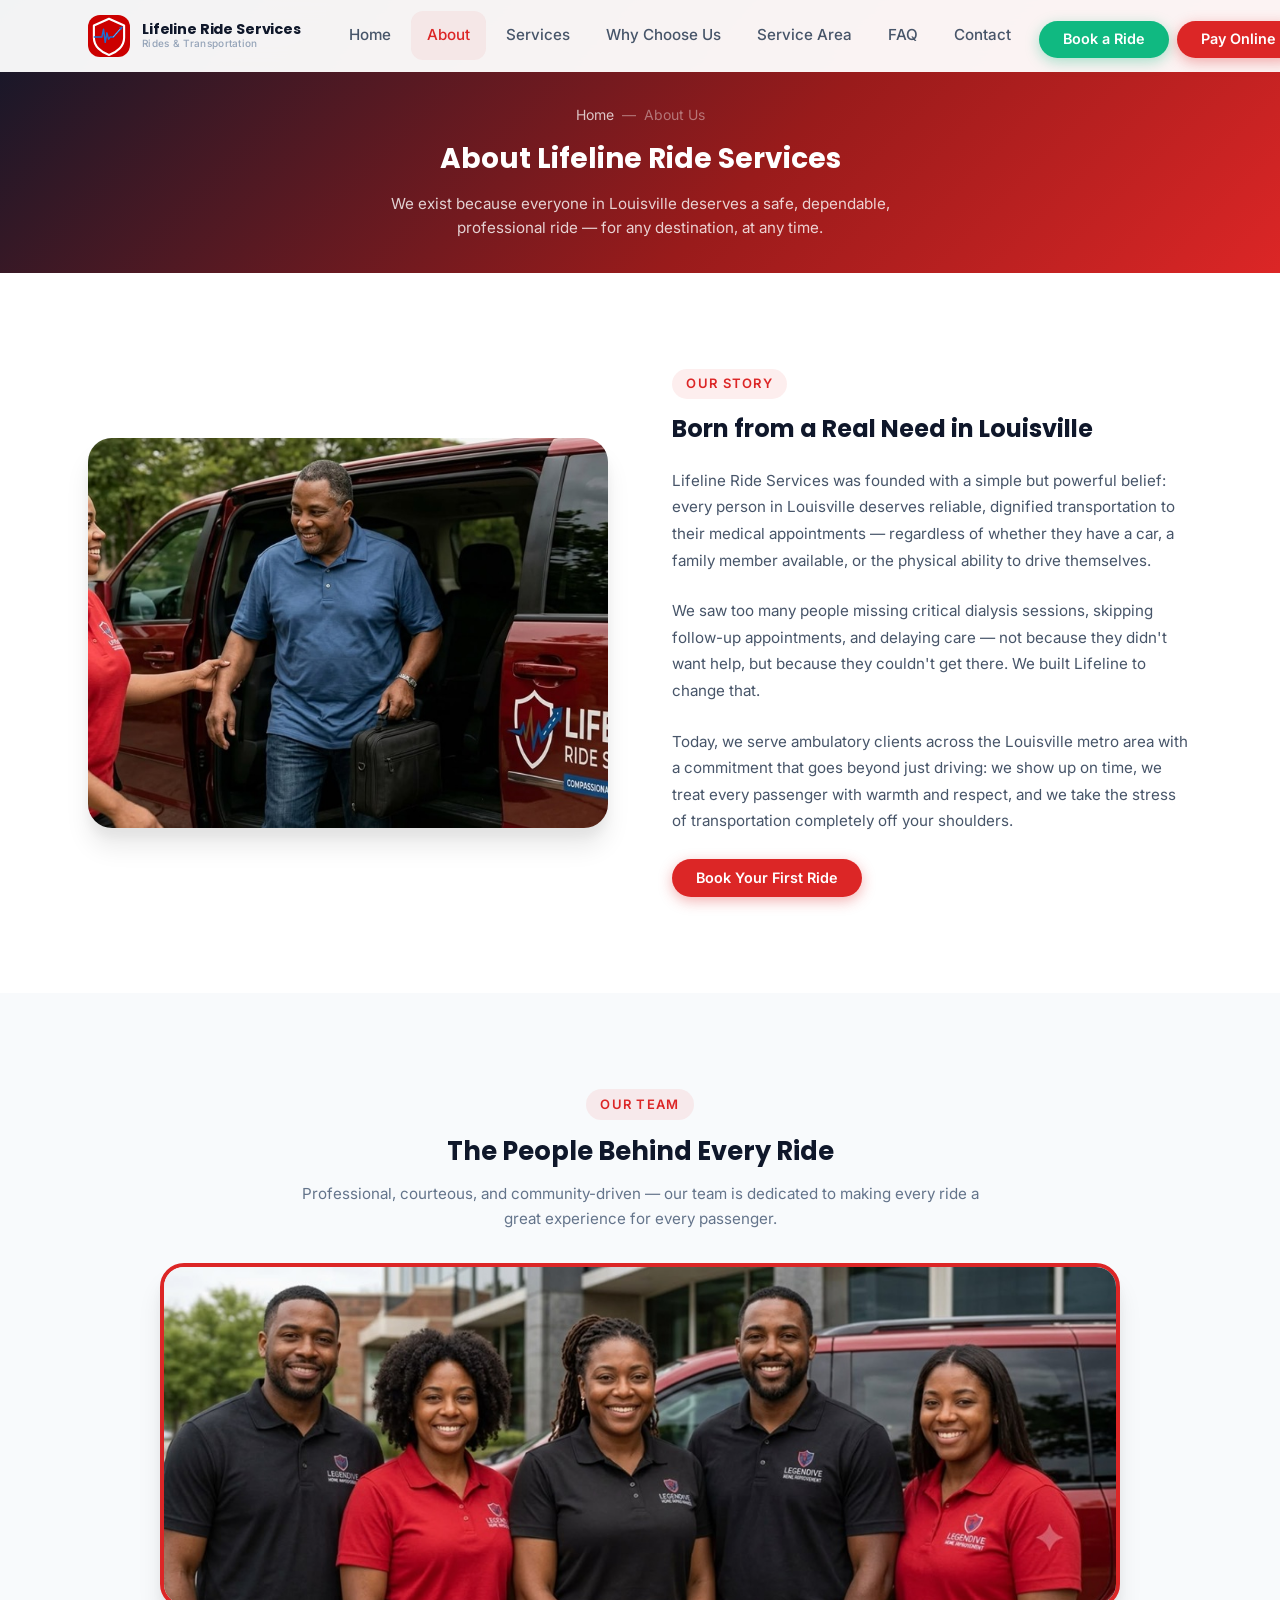
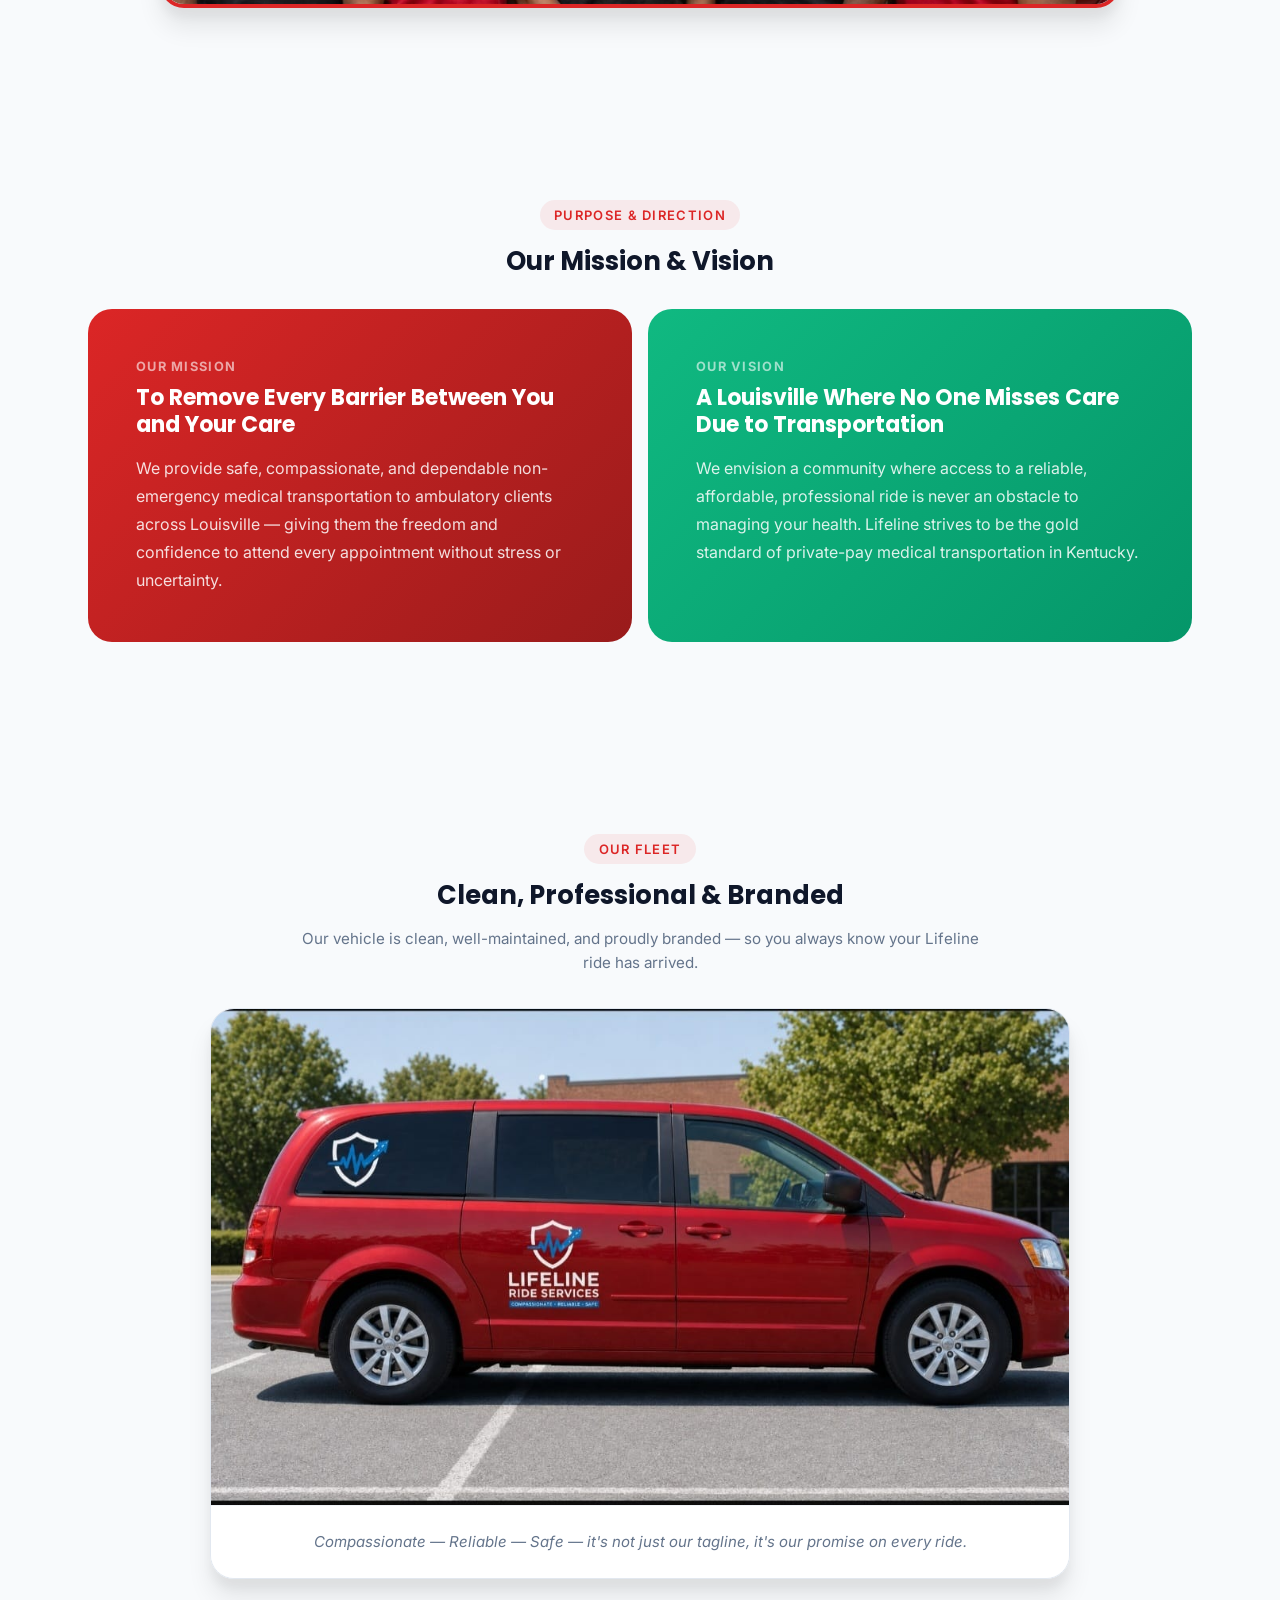
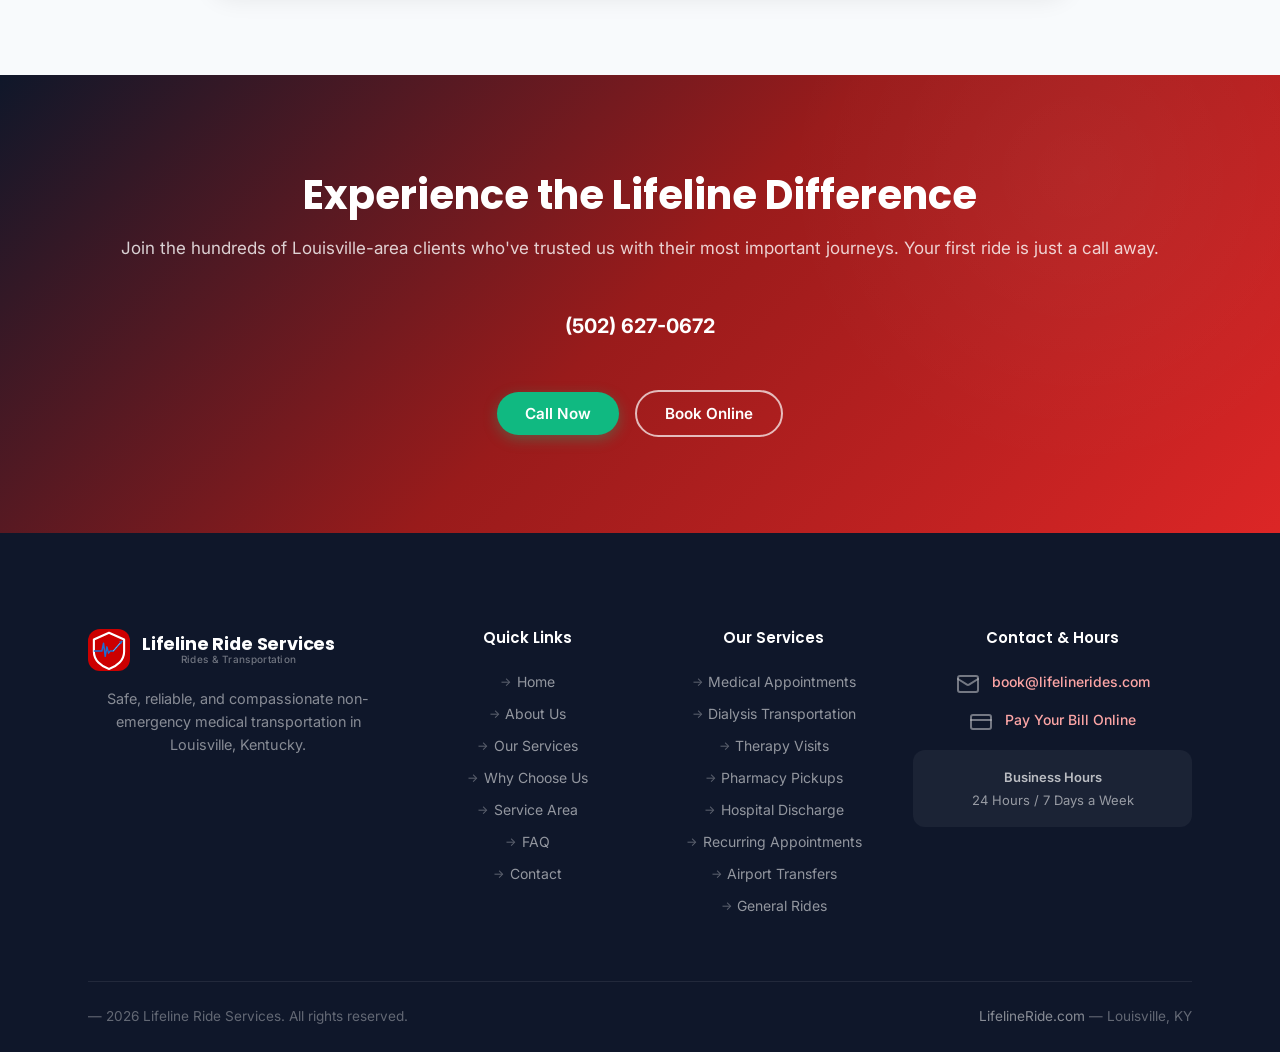
==== commit bd05a75a: "Fix grammatical errors and encoding issues" ====
--- a/about.html
+++ b/about.html
@@ -1,12 +1,12 @@
-<!DOCTYPE html>
+﻿<!DOCTYPE html>
 <html lang="en">
 
 <head>
     <meta charset="UTF-8" />
     <meta name="viewport" content="width=device-width, initial-scale=1.0" />
-    <title>About Us | Lifeline Ride Services � Louisville, KY</title>
+    <title>About Us | Lifeline Ride Services — Louisville, KY</title>
     <meta name="description"
-        content="Learn about Lifeline Ride Services � our story, mission, values, and the caring team behind Louisville's trusted non-emergency medical transportation provider." />
+        content="Learn about Lifeline Ride Services — our story, mission, values, and the caring team behind Louisville's trusted non-emergency medical transportation provider." />
     <meta name="robots" content="index, follow" />
     <link rel="canonical" href="https://www.lifelineride.com/about.html" />
     <meta property="og:title" content="About Lifeline Ride Services | Louisville, KY" />
@@ -28,7 +28,7 @@
     <!-- NAVIGATION -->
     <header id="navbar" class="navbar" role="banner">
         <div class="container">
-            <a href="index.html" class="nav-logo" aria-label="Lifeline Ride Services � Home">
+            <a href="index.html" class="nav-logo" aria-label="Lifeline Ride Services — Home">
                 <div class="nav-logo-mark" aria-hidden="true"><img src="logo.svg"
                         alt="Lifeline Ride Services shield logo" width="42" height="42" /></div>
                 <div class="nav-logo-text">
@@ -58,11 +58,11 @@
         <div class="container">
             <nav class="breadcrumb" aria-label="Breadcrumb">
                 <a href="index.html">Home</a>
-                <span aria-hidden="true">�</span>
+                <span aria-hidden="true">—</span>
                 <span aria-current="page">About Us</span>
             </nav>
             <h1>About Lifeline Ride Services</h1>
-            <p>We exist because everyone in Louisville deserves a safe, dependable, professional ride � for any
+            <p>We exist because everyone in Louisville deserves a safe, dependable, professional ride — for any
                 destination, at any time.</p>
         </div>
     </section>
@@ -83,13 +83,13 @@
                         <h2 id="story-heading">Born from a Real Need in Louisville</h2>
                         <p>
                             Lifeline Ride Services was founded with a simple but powerful belief: every person in
-                            Louisville deserves reliable, dignified transportation to their medical appointments �
+                            Louisville deserves reliable, dignified transportation to their medical appointments —
                             regardless of whether they have a car, a family member available, or the physical ability to
                             drive themselves.
                         </p>
                         <p>
                             We saw too many people missing critical dialysis sessions, skipping follow-up appointments,
-                            and delaying care � not because they didn't want help, but because they couldn't get there.
+                            and delaying care — not because they didn't want help, but because they couldn't get there.
                             We built Lifeline to change that.
                         </p>
                         <p>
@@ -111,12 +111,12 @@
                 <div class="section-header fade-up">
                     <span class="eyebrow">Our Team</span>
                     <h2 id="team-photo-heading">The People Behind Every Ride</h2>
-                    <p>Professional, courteous, and community-driven � our team is dedicated to making every ride a
+                    <p>Professional, courteous, and community-driven — our team is dedicated to making every ride a
                         great experience for every passenger.</p>
                 </div>
                 <div class="team-photo-wrap fade-up">
                     <img src="team-new.jpg"
-                        alt="Lifeline Ride Services professional team � Black men and women in company uniforms standing in front of the Lifeline van, ready to serve Louisville"
+                        alt="Lifeline Ride Services professional team — Black men and women in company uniforms standing in front of the Lifeline van, ready to serve Louisville"
                         loading="lazy" />
                 </div>
             </div>
@@ -132,7 +132,7 @@
                         <div class="mission-label">Our Mission</div>
                         <h3>To Remove Every Barrier Between You and Your Care</h3>
                         <p>We provide safe, compassionate, and dependable non-emergency medical transportation to
-                            ambulatory clients across Louisville � giving them the freedom and confidence to attend
+                            ambulatory clients across Louisville — giving them the freedom and confidence to attend
                             every appointment without stress or uncertainty.</p>
                     </div>
                     <div class="mission-card green">
@@ -153,14 +153,14 @@
                 <div class="section-header fade-up">
                     <span class="eyebrow">Our Fleet</span>
                     <h2 id="vehicle-heading">Clean, Professional &amp; Branded</h2>
-                    <p>Our vehicle is clean, well-maintained, and proudly branded � so you always know your Lifeline
+                    <p>Our vehicle is clean, well-maintained, and proudly branded — so you always know your Lifeline
                         ride has arrived.</p>
                 </div>
                 <div class="van-showcase fade-up">
                     <img src="van.jpg"
                         alt="Lifeline Ride Services branded red minivan with company logo, parked and ready for service in Louisville, KY"
                         loading="lazy" />
-                    <p class="van-caption">Compassionate � Reliable � Safe � it's not just our tagline, it's our promise
+                    <p class="van-caption">Compassionate — Reliable — Safe — it's not just our tagline, it's our promise
                         on every ride.</p>
                 </div>
             </div>
@@ -233,8 +233,8 @@
                 </div>
             </div>
             <div class="footer-bottom">
-                <span>� 2026 Lifeline Ride Services. All rights reserved.</span>
-                <span><a href="https://www.lifelineride.com">LifelineRide.com</a> � Louisville, KY</span>
+                <span>— 2026 Lifeline Ride Services. All rights reserved.</span>
+                <span><a href="https://www.lifelineride.com">LifelineRide.com</a> — Louisville, KY</span>
             </div>
         </div>
     </footer>
--- a/css/responsive.css
+++ b/css/responsive.css
@@ -4,6 +4,21 @@
    ============================================================ */
 
 /* ── Base Mobile Styles (< 900px) ── */
+
+/* Container padding for mobile */
+.container {
+    padding-left: 1rem;
+    padding-right: 1rem;
+}
+
+/* Logo text sizing for mobile */
+.nav-logo-name {
+    font-size: 0.9rem;
+}
+
+.nav-logo-tag {
+    font-size: 0.625rem;
+}
 
 .nav-menu {
     position: fixed;
@@ -39,7 +54,7 @@
 .nav-link {
     padding: 0.75rem 1rem;
     border-radius: var(--radius-md);
-    font-size: 1rem;
+    font-size: 0.95rem;
 }
 
 .nav-cta {
@@ -53,39 +68,75 @@
 .nav-cta .btn {
     width: 100%;
     justify-content: center;
+    font-size: 0.9rem;
+    padding: 0.7rem 1.5rem;
 }
 
 /* Hero mobile */
 .hero {
     min-height: 100svh;
+    padding-top: var(--nav-height);
+}
+
+.hero-content {
+    padding-top: 2rem;
+}
+
+.hero-badge {
+    font-size: 0.75rem;
+    padding: 0.4rem 1rem;
 }
 
 .hero-title {
     font-size: clamp(1.75rem, 8vw, 2.5rem);
+    line-height: 1.15;
 }
 
 .hero-subtitle {
-    font-size: 1rem;
+    font-size: 0.95rem;
+    line-height: 1.6;
 }
 
 .hero-actions {
     flex-direction: column;
+    gap: 0.75rem;
 }
 
 .hero-actions .btn {
     width: 100%;
     justify-content: center;
+    font-size: 0.95rem;
 }
 
 .hero-trust {
     flex-direction: column;
-    gap: 0.5rem;
+    gap: 0.65rem;
+    align-items: flex-start;
+}
+
+.hero-trust-item {
+    font-size: 0.85rem;
+}
+
+/* Promo banner mobile */
+.promo-banner-wrap img {
+    max-height: 400px;
+    object-fit: cover;
+    object-position: center;
 }
 
 /* Stats bar mobile */
+.stats-bar {
+    padding: 1rem 0;
+}
+
 .stats-bar .container {
     grid-template-columns: repeat(2, 1fr);
-    gap: var(--spacing-sm);
+    gap: 0.75rem;
+}
+
+.stat-item {
+    padding: 0.75rem 0.5rem;
 }
 
 .stat-item:nth-child(2) {
@@ -94,6 +145,31 @@
 
 .stat-item:nth-child(3) {
     border-right: 1px solid var(--color-gray-200);
+}
+
+.stat-number {
+    font-size: 1.5rem;
+}
+
+.stat-label {
+    font-size: 0.75rem;
+}
+
+/* Section padding mobile */
+.section {
+    padding: 2.5rem 0;
+}
+
+.section-header {
+    margin-bottom: 2rem;
+}
+
+.section-header h2 {
+    font-size: 1.6rem;
+}
+
+.section-header p {
+    font-size: 0.95rem;
 }
 
 /* Grids → single column */
@@ -105,21 +181,145 @@
 .steps-grid,
 .mission-vision-grid {
     grid-template-columns: 1fr;
+    gap: 1rem;
 }
 
 .steps-grid::before {
     display: none;
 }
 
+/* Cards mobile */
+.service-card,
+.feature-card,
+.card {
+    padding: 1.5rem;
+}
+
+.service-card h3,
+.feature-card h3 {
+    font-size: 1.05rem;
+}
+
+.service-card p,
+.feature-card p {
+    font-size: 0.9rem;
+}
+
 /* Split section */
 .split-section {
     grid-template-columns: 1fr;
-    gap: var(--spacing-xl);
+    gap: 2rem;
 }
 
 .split-image {
     order: -1;
     aspect-ratio: 16/9;
+    min-height: 250px;
+}
+
+.split-content {
+    text-align: left;
+}
+
+.split-content h2 {
+    font-size: 1.5rem;
+}
+
+.split-content p {
+    font-size: 0.95rem;
+}
+
+/* Buttons mobile */
+.btn {
+    font-size: 0.9rem;
+    padding: 0.75rem 1.5rem;
+}
+
+.btn-lg {
+    font-size: 0.95rem;
+    padding: 0.85rem 1.75rem;
+}
+
+/* Footer mobile */
+.footer-grid {
+    grid-template-columns: 1fr;
+    gap: 2rem;
+}
+
+.footer-brand {
+    text-align: center;
+}
+
+.footer-col {
+    text-align: center;
+}
+
+.footer-links {
+    align-items: center;
+}
+
+.footer-contact-item {
+    justify-content: center;
+    text-align: center;
+}
+
+.footer-bottom {
+    flex-direction: column;
+    gap: 0.5rem;
+    text-align: center;
+    font-size: 0.85rem;
+}
+
+/* CTA sections mobile */
+.cta-phone {
+    font-size: 1.25rem;
+}
+
+.cta-actions {
+    flex-direction: column;
+}
+
+.cta-actions .btn {
+    width: 100%;
+    justify-content: center;
+}
+
+/* Contact form mobile */
+.form-row {
+    grid-template-columns: 1fr;
+}
+
+.contact-grid {
+    grid-template-columns: 1fr;
+}
+
+.contact-info-card {
+    position: static;
+    margin-top: 2rem;
+}
+
+/* FAQ mobile */
+.faq-question {
+    font-size: 0.95rem;
+    padding: 1rem;
+}
+
+.faq-answer-inner {
+    padding: 0 1rem 1rem;
+    font-size: 0.9rem;
+}
+
+/* Page hero mobile */
+.page-hero {
+    padding: calc(var(--nav-height) + 2rem) 0 2rem;
+}
+
+.page-hero h1 {
+    font-size: 1.75rem;
+}
+
+.page-hero p {
+    font-size: 0.95rem;
 }
 
 /* Areas grid */
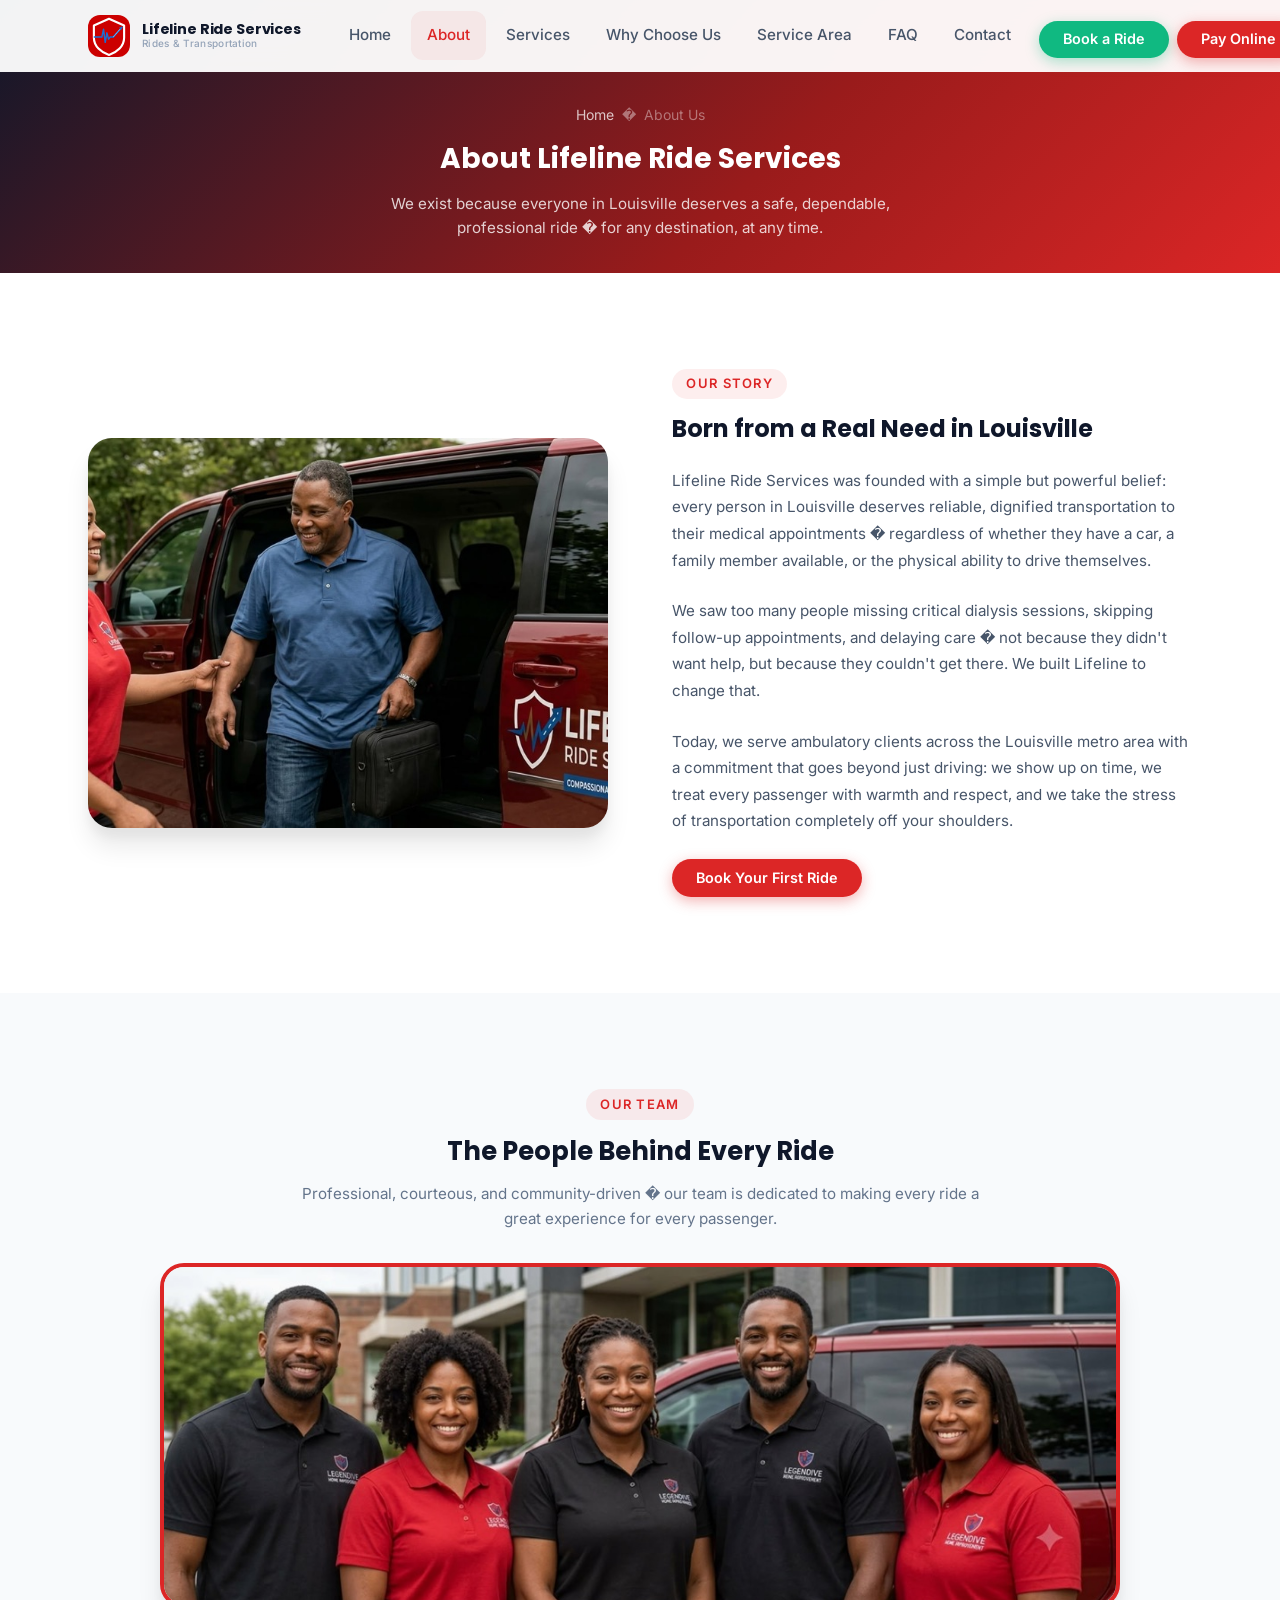
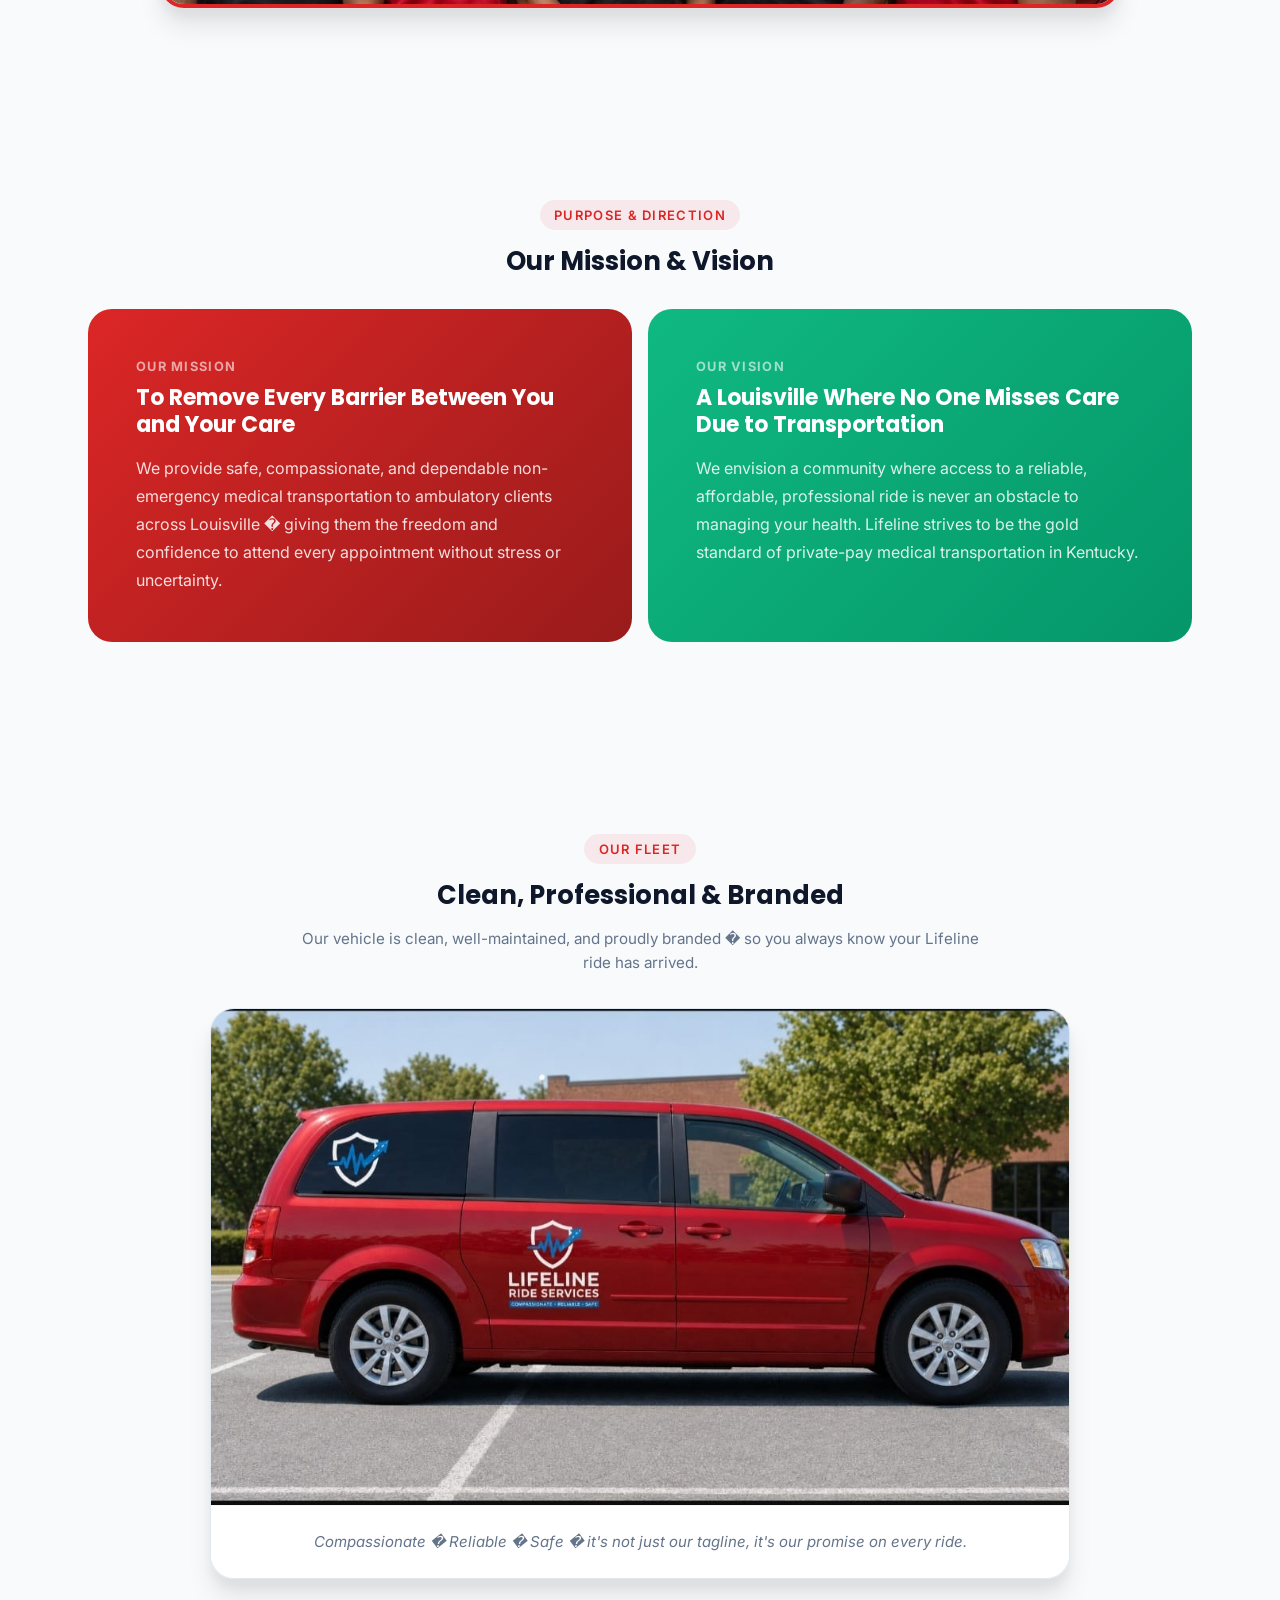
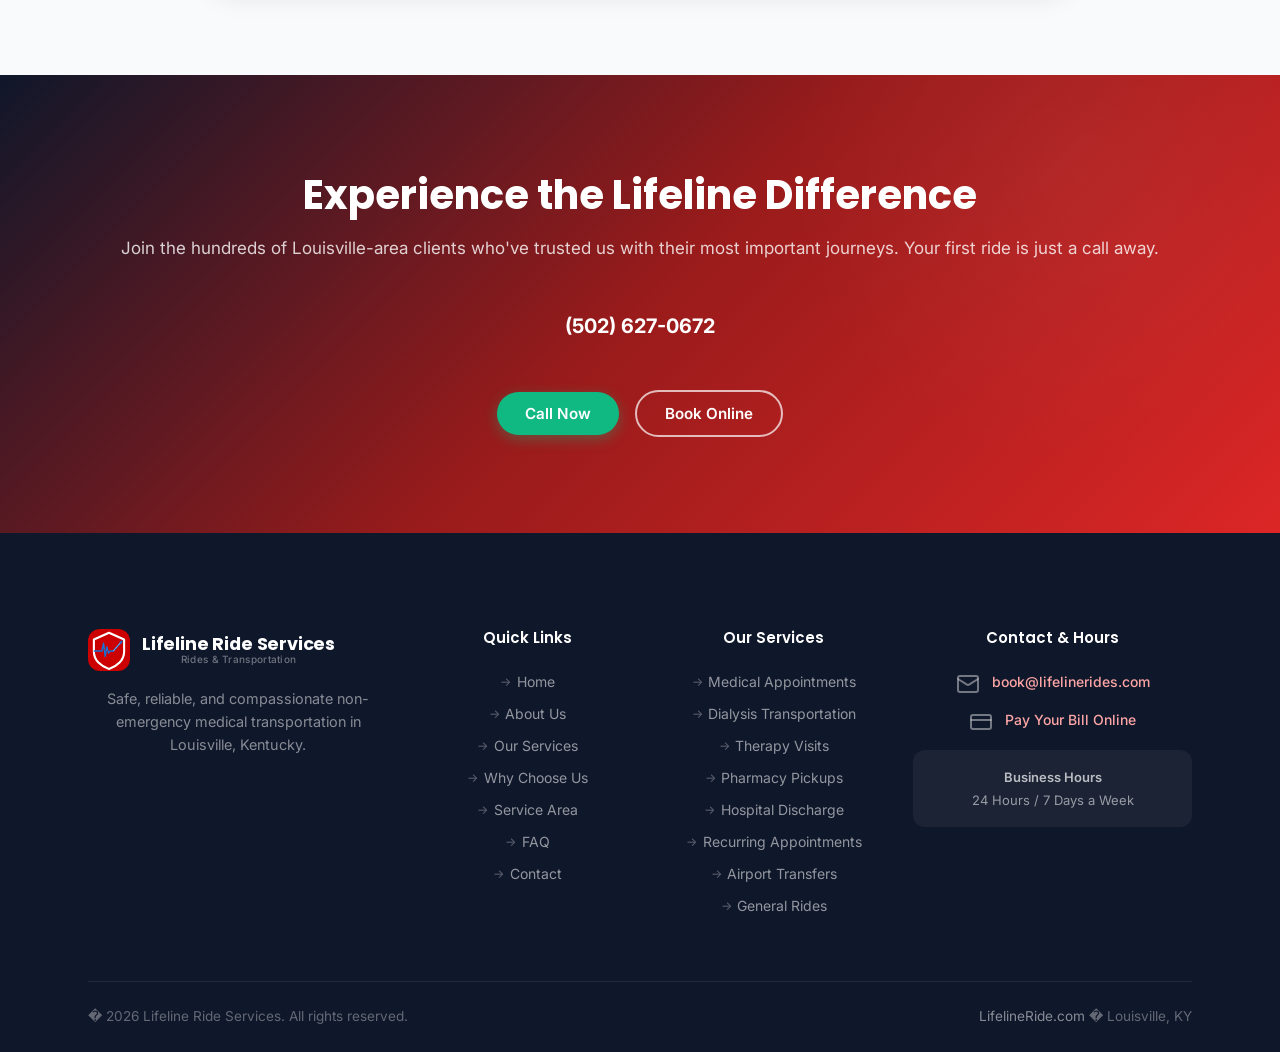
==== commit fbfcf24e: "Add comprehensive SEO: sitemap, robots.txt, canonical URLs, structured data" ====
--- a/about.html
+++ b/about.html
@@ -1,18 +1,18 @@
-﻿<!DOCTYPE html>
+<!DOCTYPE html>
 <html lang="en">
 
 <head>
     <meta charset="UTF-8" />
     <meta name="viewport" content="width=device-width, initial-scale=1.0" />
-    <title>About Us | Lifeline Ride Services — Louisville, KY</title>
+    <title>About Us | Lifeline Ride Services � Louisville, KY</title>
     <meta name="description"
-        content="Learn about Lifeline Ride Services — our story, mission, values, and the caring team behind Louisville's trusted non-emergency medical transportation provider." />
+        content="Learn about Lifeline Ride Services � our story, mission, values, and the caring team behind Louisville's trusted non-emergency medical transportation provider." />
     <meta name="robots" content="index, follow" />
-    <link rel="canonical" href="https://www.lifelineride.com/about.html" />
+    <link rel="canonical" href="https://lifelinerides.com/about.html" />
     <meta property="og:title" content="About Lifeline Ride Services | Louisville, KY" />
     <meta property="og:description"
         content="Compassionate, reliable NEMT in Louisville. Learn about our story and values." />
-    <meta property="og:url" content="https://www.lifelineride.com/about.html" />
+    <meta property="og:url" content="https://lifelinerides.com/about.html" />
     <link rel="icon" type="image/svg+xml" href="logo.svg" />
     <link rel="preconnect" href="https://fonts.googleapis.com" />
     <link rel="preconnect" href="https://fonts.gstatic.com" crossorigin />
@@ -28,7 +28,7 @@
     <!-- NAVIGATION -->
     <header id="navbar" class="navbar" role="banner">
         <div class="container">
-            <a href="index.html" class="nav-logo" aria-label="Lifeline Ride Services — Home">
+            <a href="index.html" class="nav-logo" aria-label="Lifeline Ride Services � Home">
                 <div class="nav-logo-mark" aria-hidden="true"><img src="logo.svg"
                         alt="Lifeline Ride Services shield logo" width="42" height="42" /></div>
                 <div class="nav-logo-text">
@@ -58,11 +58,11 @@
         <div class="container">
             <nav class="breadcrumb" aria-label="Breadcrumb">
                 <a href="index.html">Home</a>
-                <span aria-hidden="true">—</span>
+                <span aria-hidden="true">�</span>
                 <span aria-current="page">About Us</span>
             </nav>
             <h1>About Lifeline Ride Services</h1>
-            <p>We exist because everyone in Louisville deserves a safe, dependable, professional ride — for any
+            <p>We exist because everyone in Louisville deserves a safe, dependable, professional ride � for any
                 destination, at any time.</p>
         </div>
     </section>
@@ -83,13 +83,13 @@
                         <h2 id="story-heading">Born from a Real Need in Louisville</h2>
                         <p>
                             Lifeline Ride Services was founded with a simple but powerful belief: every person in
-                            Louisville deserves reliable, dignified transportation to their medical appointments —
+                            Louisville deserves reliable, dignified transportation to their medical appointments �
                             regardless of whether they have a car, a family member available, or the physical ability to
                             drive themselves.
                         </p>
                         <p>
                             We saw too many people missing critical dialysis sessions, skipping follow-up appointments,
-                            and delaying care — not because they didn't want help, but because they couldn't get there.
+                            and delaying care � not because they didn't want help, but because they couldn't get there.
                             We built Lifeline to change that.
                         </p>
                         <p>
@@ -111,12 +111,12 @@
                 <div class="section-header fade-up">
                     <span class="eyebrow">Our Team</span>
                     <h2 id="team-photo-heading">The People Behind Every Ride</h2>
-                    <p>Professional, courteous, and community-driven — our team is dedicated to making every ride a
+                    <p>Professional, courteous, and community-driven � our team is dedicated to making every ride a
                         great experience for every passenger.</p>
                 </div>
                 <div class="team-photo-wrap fade-up">
                     <img src="team-new.jpg"
-                        alt="Lifeline Ride Services professional team — Black men and women in company uniforms standing in front of the Lifeline van, ready to serve Louisville"
+                        alt="Lifeline Ride Services professional team � Black men and women in company uniforms standing in front of the Lifeline van, ready to serve Louisville"
                         loading="lazy" />
                 </div>
             </div>
@@ -132,7 +132,7 @@
                         <div class="mission-label">Our Mission</div>
                         <h3>To Remove Every Barrier Between You and Your Care</h3>
                         <p>We provide safe, compassionate, and dependable non-emergency medical transportation to
-                            ambulatory clients across Louisville — giving them the freedom and confidence to attend
+                            ambulatory clients across Louisville � giving them the freedom and confidence to attend
                             every appointment without stress or uncertainty.</p>
                     </div>
                     <div class="mission-card green">
@@ -153,14 +153,14 @@
                 <div class="section-header fade-up">
                     <span class="eyebrow">Our Fleet</span>
                     <h2 id="vehicle-heading">Clean, Professional &amp; Branded</h2>
-                    <p>Our vehicle is clean, well-maintained, and proudly branded — so you always know your Lifeline
+                    <p>Our vehicle is clean, well-maintained, and proudly branded � so you always know your Lifeline
                         ride has arrived.</p>
                 </div>
                 <div class="van-showcase fade-up">
                     <img src="van.jpg"
                         alt="Lifeline Ride Services branded red minivan with company logo, parked and ready for service in Louisville, KY"
                         loading="lazy" />
-                    <p class="van-caption">Compassionate — Reliable — Safe — it's not just our tagline, it's our promise
+                    <p class="van-caption">Compassionate � Reliable � Safe � it's not just our tagline, it's our promise
                         on every ride.</p>
                 </div>
             </div>
@@ -233,8 +233,8 @@
                 </div>
             </div>
             <div class="footer-bottom">
-                <span>— 2026 Lifeline Ride Services. All rights reserved.</span>
-                <span><a href="https://www.lifelineride.com">LifelineRide.com</a> — Louisville, KY</span>
+                <span>� 2026 Lifeline Ride Services. All rights reserved.</span>
+                <span><a href="https://lifelinerides.com">LifelineRide.com</a> � Louisville, KY</span>
             </div>
         </div>
     </footer>
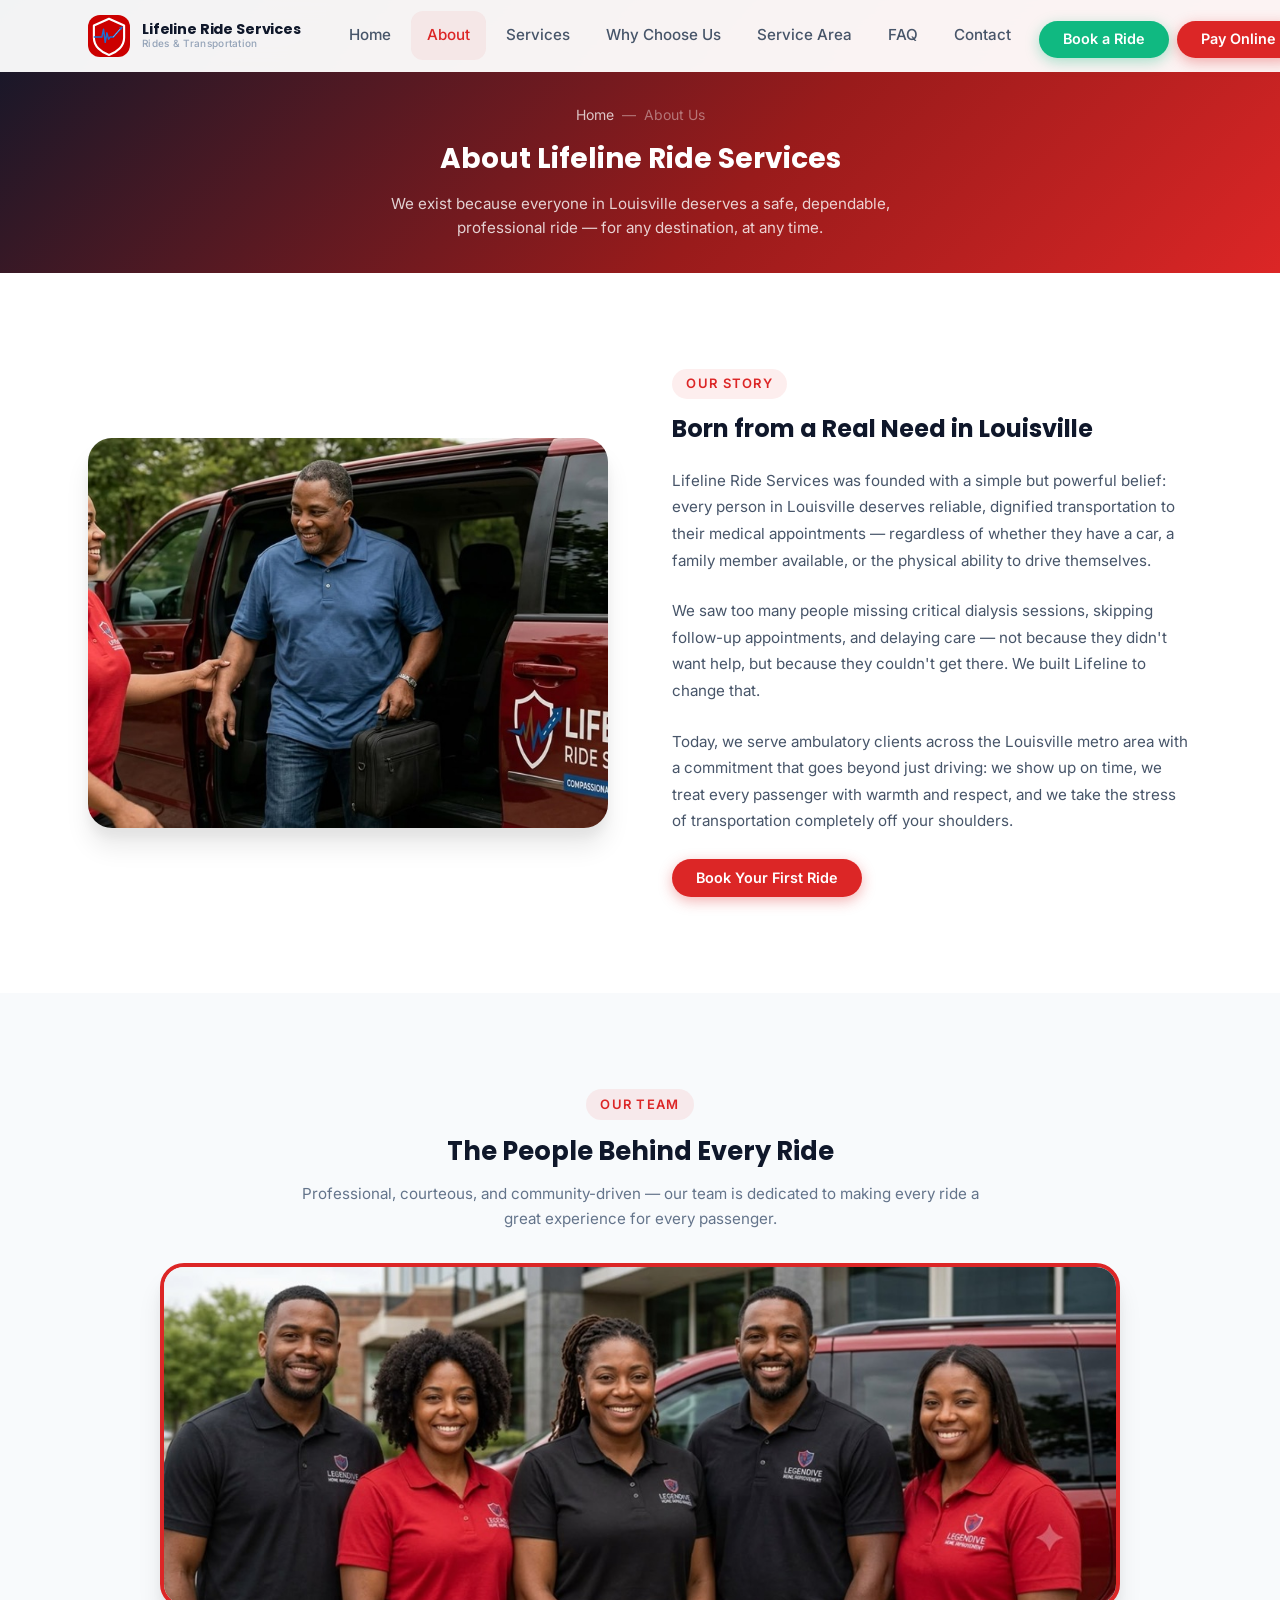
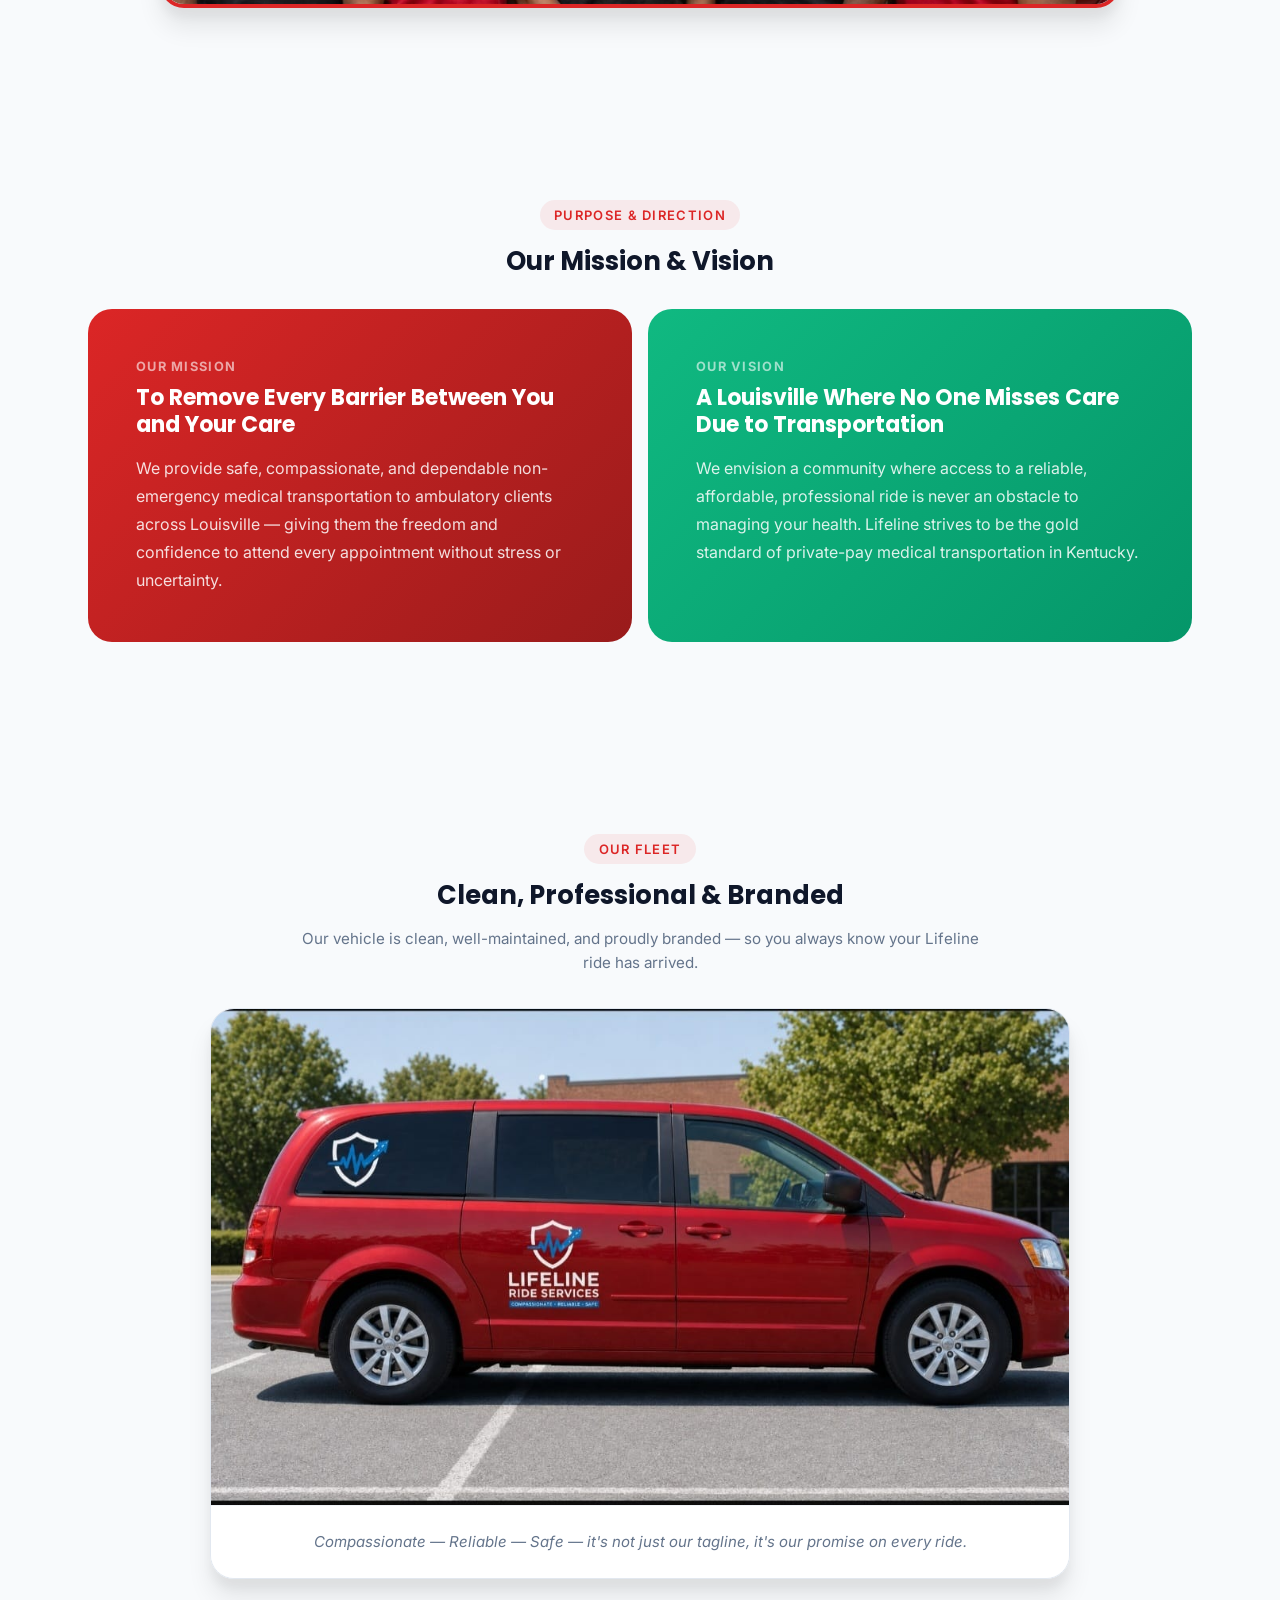
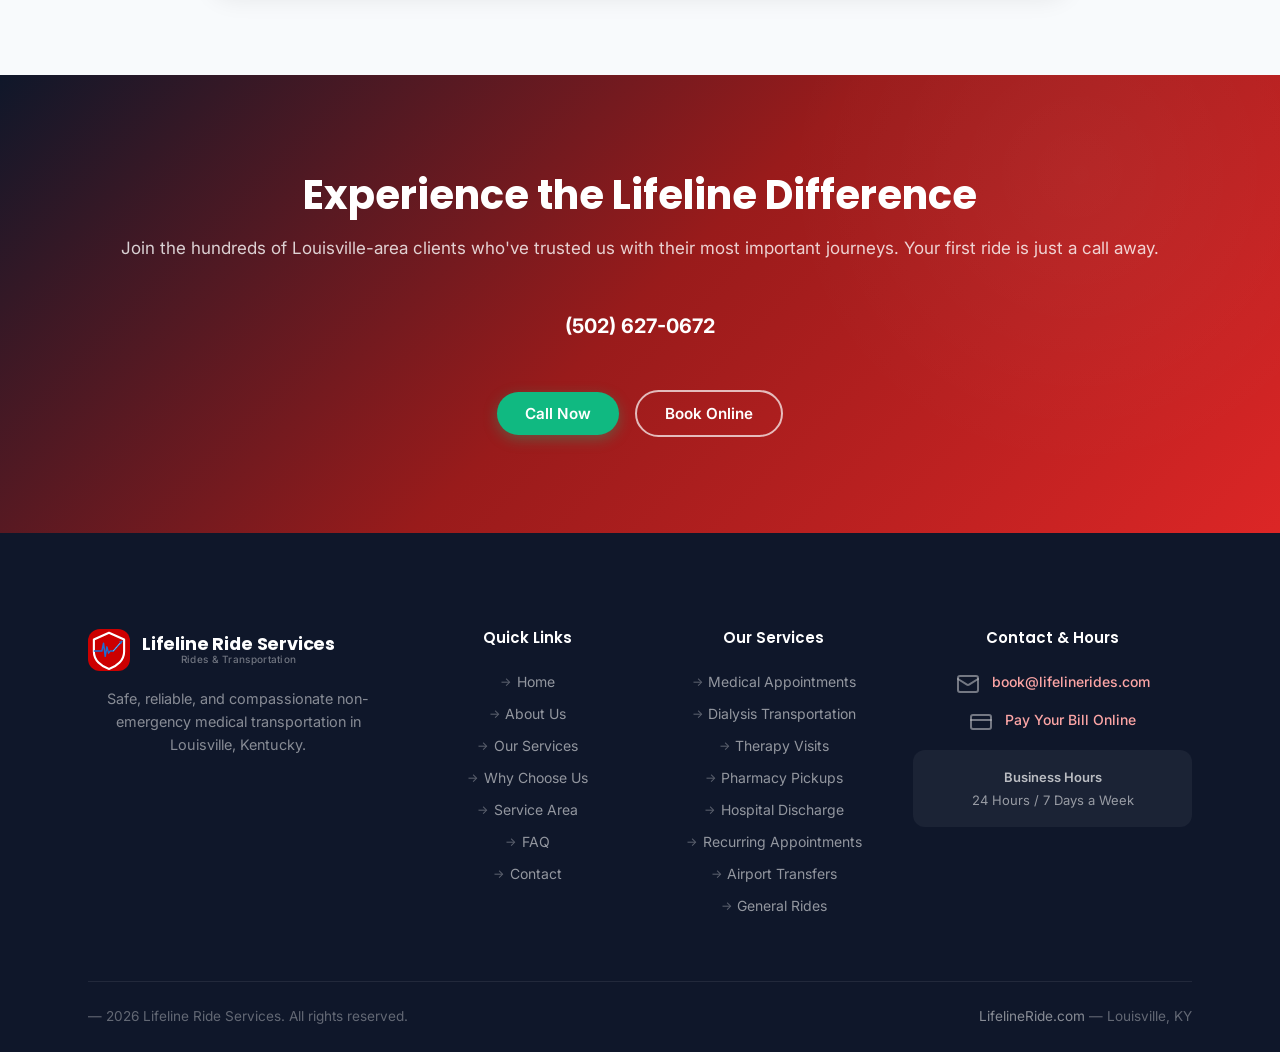
==== commit 83072bf8: "Fix all encoding errors - replace � with proper em dashes" ====
--- a/about.html
+++ b/about.html
@@ -1,12 +1,12 @@
-<!DOCTYPE html>
+﻿<!DOCTYPE html>
 <html lang="en">
 
 <head>
     <meta charset="UTF-8" />
     <meta name="viewport" content="width=device-width, initial-scale=1.0" />
-    <title>About Us | Lifeline Ride Services � Louisville, KY</title>
+    <title>About Us | Lifeline Ride Services — Louisville, KY</title>
     <meta name="description"
-        content="Learn about Lifeline Ride Services � our story, mission, values, and the caring team behind Louisville's trusted non-emergency medical transportation provider." />
+        content="Learn about Lifeline Ride Services — our story, mission, values, and the caring team behind Louisville's trusted non-emergency medical transportation provider." />
     <meta name="robots" content="index, follow" />
     <link rel="canonical" href="https://lifelinerides.com/about.html" />
     <meta property="og:title" content="About Lifeline Ride Services | Louisville, KY" />
@@ -28,7 +28,7 @@
     <!-- NAVIGATION -->
     <header id="navbar" class="navbar" role="banner">
         <div class="container">
-            <a href="index.html" class="nav-logo" aria-label="Lifeline Ride Services � Home">
+            <a href="index.html" class="nav-logo" aria-label="Lifeline Ride Services — Home">
                 <div class="nav-logo-mark" aria-hidden="true"><img src="logo.svg"
                         alt="Lifeline Ride Services shield logo" width="42" height="42" /></div>
                 <div class="nav-logo-text">
@@ -48,7 +48,7 @@
                 <a href="service-area.html" class="nav-link">Service Area</a>
                 <a href="faq.html" class="nav-link">FAQ</a>
                 <a href="contact.html" class="nav-link">Contact</a>
-                <div class="nav-cta"><a href="contact.html" class="btn btn-green btn-sm">Book a Ride</a><a href="https://pay.lifelinerides.com" class="btn btn-primary btn-sm" target="_blank" rel="noopener">Pay Online</a></div>
+                <div class="nav-cta"><a href="contact.html" class="btn btn-green btn-sm">Book a Ride</a><a href="https://28e694de-63f9-4224-be8e-77f7c01dd406.paylinks.godaddy.com" class="btn btn-primary btn-sm" target="_blank" rel="noopener">Pay Online</a></div>
             </nav>
         </div>
     </header>
@@ -58,11 +58,11 @@
         <div class="container">
             <nav class="breadcrumb" aria-label="Breadcrumb">
                 <a href="index.html">Home</a>
-                <span aria-hidden="true">�</span>
+                <span aria-hidden="true">—</span>
                 <span aria-current="page">About Us</span>
             </nav>
             <h1>About Lifeline Ride Services</h1>
-            <p>We exist because everyone in Louisville deserves a safe, dependable, professional ride � for any
+            <p>We exist because everyone in Louisville deserves a safe, dependable, professional ride — for any
                 destination, at any time.</p>
         </div>
     </section>
@@ -83,13 +83,13 @@
                         <h2 id="story-heading">Born from a Real Need in Louisville</h2>
                         <p>
                             Lifeline Ride Services was founded with a simple but powerful belief: every person in
-                            Louisville deserves reliable, dignified transportation to their medical appointments �
+                            Louisville deserves reliable, dignified transportation to their medical appointments —
                             regardless of whether they have a car, a family member available, or the physical ability to
                             drive themselves.
                         </p>
                         <p>
                             We saw too many people missing critical dialysis sessions, skipping follow-up appointments,
-                            and delaying care � not because they didn't want help, but because they couldn't get there.
+                            and delaying care — not because they didn't want help, but because they couldn't get there.
                             We built Lifeline to change that.
                         </p>
                         <p>
@@ -111,12 +111,12 @@
                 <div class="section-header fade-up">
                     <span class="eyebrow">Our Team</span>
                     <h2 id="team-photo-heading">The People Behind Every Ride</h2>
-                    <p>Professional, courteous, and community-driven � our team is dedicated to making every ride a
+                    <p>Professional, courteous, and community-driven — our team is dedicated to making every ride a
                         great experience for every passenger.</p>
                 </div>
                 <div class="team-photo-wrap fade-up">
                     <img src="team-new.jpg"
-                        alt="Lifeline Ride Services professional team � Black men and women in company uniforms standing in front of the Lifeline van, ready to serve Louisville"
+                        alt="Lifeline Ride Services professional team — Black men and women in company uniforms standing in front of the Lifeline van, ready to serve Louisville"
                         loading="lazy" />
                 </div>
             </div>
@@ -132,7 +132,7 @@
                         <div class="mission-label">Our Mission</div>
                         <h3>To Remove Every Barrier Between You and Your Care</h3>
                         <p>We provide safe, compassionate, and dependable non-emergency medical transportation to
-                            ambulatory clients across Louisville � giving them the freedom and confidence to attend
+                            ambulatory clients across Louisville — giving them the freedom and confidence to attend
                             every appointment without stress or uncertainty.</p>
                     </div>
                     <div class="mission-card green">
@@ -153,14 +153,14 @@
                 <div class="section-header fade-up">
                     <span class="eyebrow">Our Fleet</span>
                     <h2 id="vehicle-heading">Clean, Professional &amp; Branded</h2>
-                    <p>Our vehicle is clean, well-maintained, and proudly branded � so you always know your Lifeline
+                    <p>Our vehicle is clean, well-maintained, and proudly branded — so you always know your Lifeline
                         ride has arrived.</p>
                 </div>
                 <div class="van-showcase fade-up">
                     <img src="van.jpg"
                         alt="Lifeline Ride Services branded red minivan with company logo, parked and ready for service in Louisville, KY"
                         loading="lazy" />
-                    <p class="van-caption">Compassionate � Reliable � Safe � it's not just our tagline, it's our promise
+                    <p class="van-caption">Compassionate — Reliable — Safe — it's not just our tagline, it's our promise
                         on every ride.</p>
                 </div>
             </div>
@@ -226,20 +226,20 @@
                 </div>
                 <div class="footer-col">
                     <h4>Contact &amp; Hours</h4>
-                    <div class="footer-contact-item"><span class="footer-contact-icon" aria-hidden="true"><svg xmlns="http://www.w3.org/2000/svg" width="24" height="24" viewBox="0 0 24 24" fill="none" stroke="currentColor" stroke-width="2" stroke-linecap="round" stroke-linejoin="round"><rect width="20" height="16" x="2" y="4" rx="2" /><path d="m22 7-8.97 5.7a1.94 1.94 0 0 1-2.06 0L2 7" /></svg></span><span><a href="mailto:book@lifelinerides.com">book@lifelinerides.com</a></span></div><div class="footer-contact-item"><span class="footer-contact-icon" aria-hidden="true"><svg xmlns="http://www.w3.org/2000/svg" width="24" height="24" viewBox="0 0 24 24" fill="none" stroke="currentColor" stroke-width="2" stroke-linecap="round" stroke-linejoin="round"><rect x="2" y="5" width="20" height="14" rx="2" /><line x1="2" y1="10" x2="22" y2="10" /></svg></span><span><a href="https://pay.lifelinerides.com" target="_blank" rel="noopener">Pay Your Bill Online</a></span></div><div class="footer-hours">
+                    <div class="footer-contact-item"><span class="footer-contact-icon" aria-hidden="true"><svg xmlns="http://www.w3.org/2000/svg" width="24" height="24" viewBox="0 0 24 24" fill="none" stroke="currentColor" stroke-width="2" stroke-linecap="round" stroke-linejoin="round"><rect width="20" height="16" x="2" y="4" rx="2" /><path d="m22 7-8.97 5.7a1.94 1.94 0 0 1-2.06 0L2 7" /></svg></span><span><a href="mailto:book@lifelinerides.com">book@lifelinerides.com</a></span></div><div class="footer-contact-item"><span class="footer-contact-icon" aria-hidden="true"><svg xmlns="http://www.w3.org/2000/svg" width="24" height="24" viewBox="0 0 24 24" fill="none" stroke="currentColor" stroke-width="2" stroke-linecap="round" stroke-linejoin="round"><rect x="2" y="5" width="20" height="14" rx="2" /><line x1="2" y1="10" x2="22" y2="10" /></svg></span><span><a href="https://28e694de-63f9-4224-be8e-77f7c01dd406.paylinks.godaddy.com" target="_blank" rel="noopener">Pay Your Bill Online</a></span></div><div class="footer-hours">
                         <strong style="color:rgba(255,255,255,.7);">Business Hours</strong><br />
                         24 Hours / 7 Days a Week
                     </div>
                 </div>
             </div>
             <div class="footer-bottom">
-                <span>� 2026 Lifeline Ride Services. All rights reserved.</span>
-                <span><a href="https://lifelinerides.com">LifelineRide.com</a> � Louisville, KY</span>
+                <span>— 2026 Lifeline Ride Services. All rights reserved.</span>
+                <span><a href="https://lifelinerides.com">LifelineRide.com</a> — Louisville, KY</span>
             </div>
         </div>
     </footer>
 
-    <button class="back-to-top" id="backToTop" aria-label="Back to top">?</button>
+    <button class="back-to-top" id="backToTop" aria-label="Back to top">↑</button>
     <script src="js/main.js"></script>
 </body>
 
